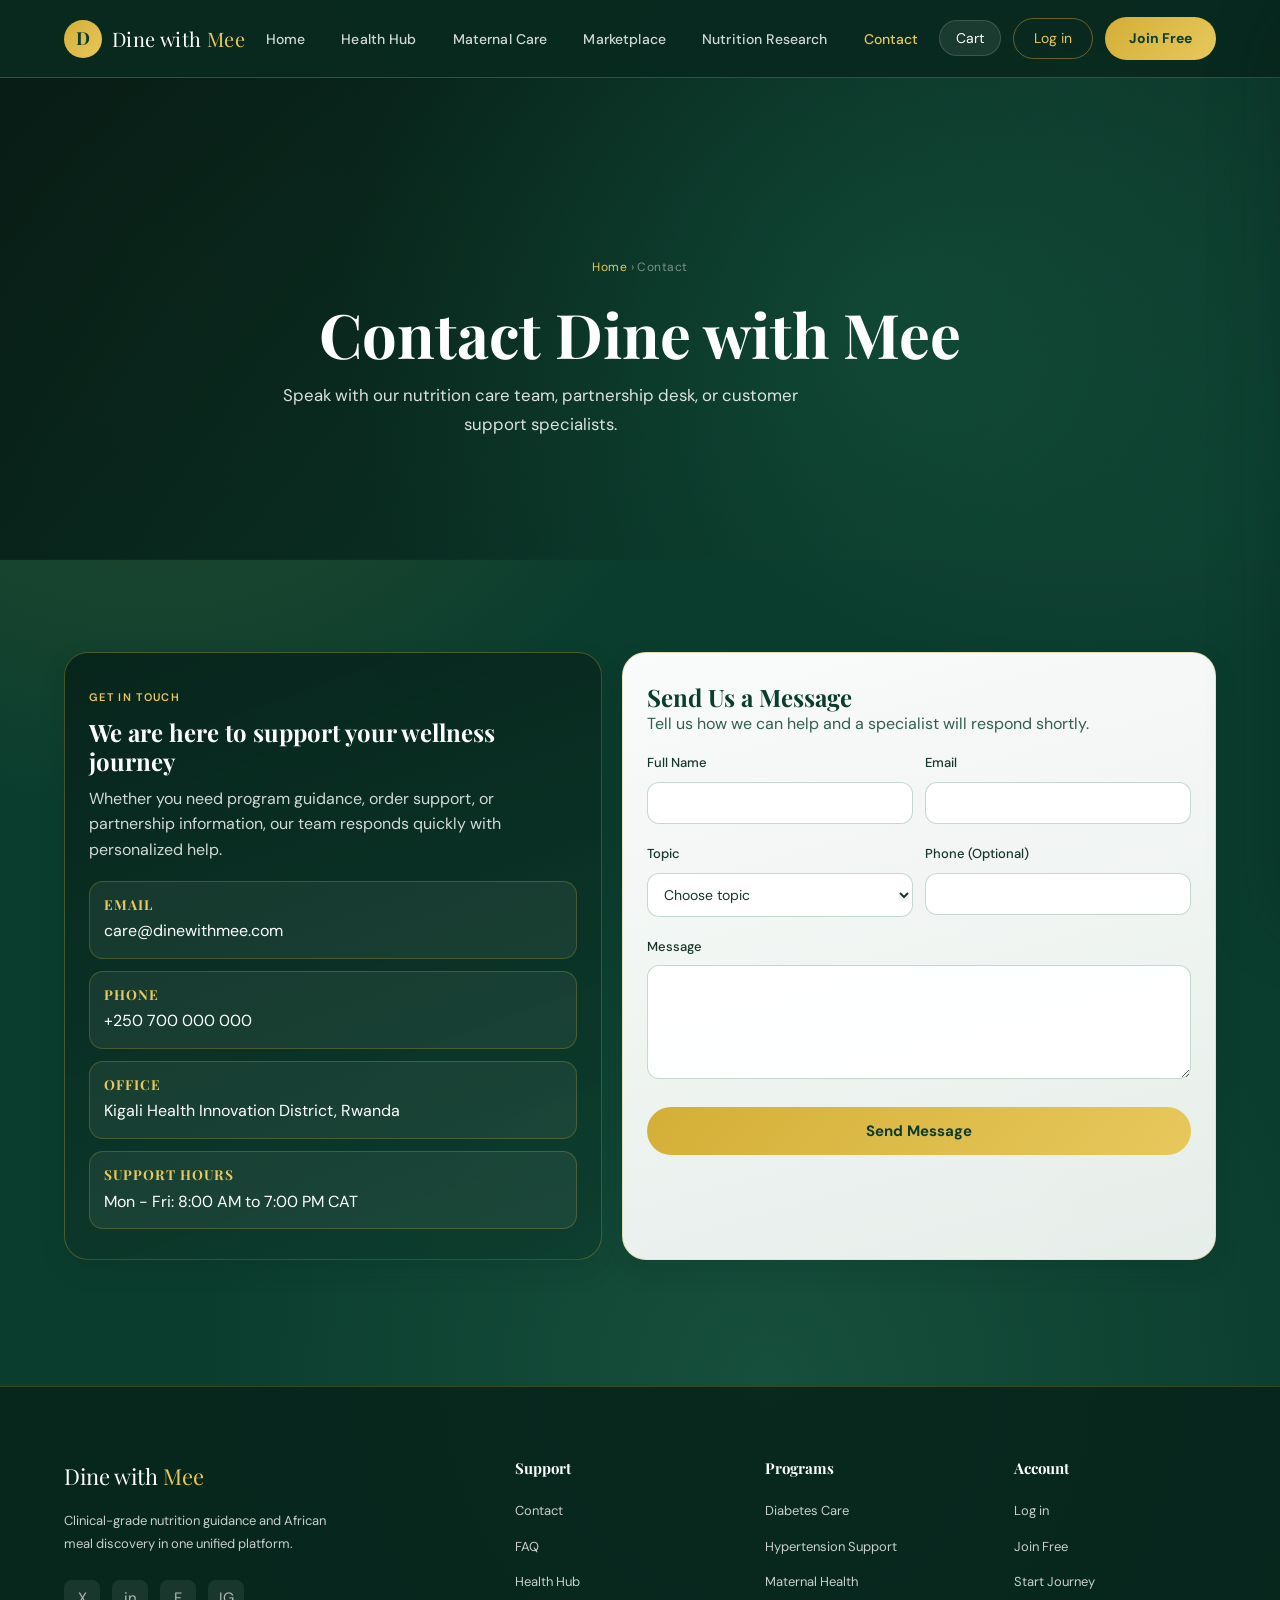
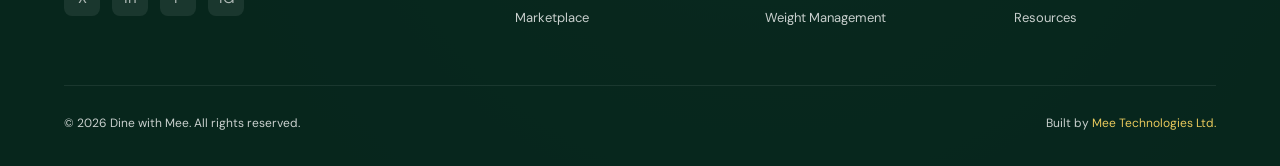
==== contact.html @ fba0a29c "styles" ====
<!DOCTYPE html>
<html lang="en">
<head>
  <meta charset="UTF-8" />
  <meta name="viewport" content="width=device-width, initial-scale=1.0" />
  <title>Contact | Dine with Mee</title>
  <meta name="description" content="Contact Dine with Mee for clinical nutrition support, partnerships, and customer care." />
  <link rel="stylesheet" href="styles.css" />
</head>
<body>

<nav class="navbar">
  <a href="index.html#home" class="nav-logo">
    <div class="logo-mark">D</div>
    <span class="logo-text">Dine with <span>Mee</span></span>
  </a>

  <ul class="nav-links" id="nav-links">
    <li><a href="index.html">Home</a></li>
    <li><a href="health.html">Health Hub</a></li>
    <li><a href="maternal.html">Maternal Care</a></li>
    <li><a href="marketplace.html">Marketplace</a></li>
    <li><a href="research.html">Nutrition Research</a></li>
    <li><a href="contact.html" class="active">Contact</a></li>
  </ul>

  <div class="nav-actions">
    <button class="btn-cart" id="cart-btn" type="button">
      Cart
      <span class="cart-count" id="cart-count-nav" style="display:none">0</span>
    </button>
    <a href="login.html" class="btn-login">Log in</a>
    <a href="signup.html" class="btn-primary">Join Free</a>
    <button class="hamburger" id="hamburger" type="button" aria-label="Open menu">
      <span></span><span></span><span></span>
    </button>
  </div>
</nav>

<section class="page-hero" id="contact-home">
  <div class="page-hero-content">
    <div class="breadcrumb"><a href="index.html#home">Home</a> &#8250; Contact</div>
    <h1>Contact Dine with Mee</h1>
    <p>Speak with our nutrition care team, partnership desk, or customer support specialists.</p>
  </div>
</section>

<section class="section contact-section">
  <div class="contact-grid">
    <article class="contact-info-card">
      <span class="section-tag">Get in Touch</span>
      <h2>We are here to support your wellness journey</h2>
      <p>Whether you need program guidance, order support, or partnership information, our team responds quickly with personalized help.</p>

      <div class="contact-info-list">
        <div class="contact-info-item">
          <h3>Email</h3>
          <p>care@dinewithmee.com</p>
        </div>
        <div class="contact-info-item">
          <h3>Phone</h3>
          <p>+250 700 000 000</p>
        </div>
        <div class="contact-info-item">
          <h3>Office</h3>
          <p>Kigali Health Innovation District, Rwanda</p>
        </div>
        <div class="contact-info-item">
          <h3>Support Hours</h3>
          <p>Mon - Fri: 8:00 AM to 7:00 PM CAT</p>
        </div>
      </div>
    </article>

    <article class="contact-form-card">
      <h2>Send Us a Message</h2>
      <p>Tell us how we can help and a specialist will respond shortly.</p>

      <form id="contact-form" class="contact-form" novalidate>
        <div class="checkout-fields-grid">
          <div class="form-group">
            <label for="contact-name">Full Name</label>
            <input id="contact-name" name="name" type="text" required />
          </div>
          <div class="form-group">
            <label for="contact-email">Email</label>
            <input id="contact-email" name="email" type="email" required />
          </div>
        </div>

        <div class="checkout-fields-grid">
          <div class="form-group">
            <label for="contact-topic">Topic</label>
            <select id="contact-topic" name="topic" required>
              <option value="">Choose topic</option>
              <option value="clinical">Clinical Program Support</option>
              <option value="orders">Meal Orders</option>
              <option value="partnerships">Partnerships</option>
              <option value="general">General Inquiry</option>
            </select>
          </div>
          <div class="form-group">
            <label for="contact-phone">Phone (Optional)</label>
            <input id="contact-phone" name="phone" type="tel" />
          </div>
        </div>

        <div class="form-group">
          <label for="contact-message">Message</label>
          <textarea id="contact-message" name="message" rows="5" required></textarea>
        </div>

        <button type="submit" class="btn-primary btn-full">Send Message</button>
      </form>
    </article>
  </div>
</section>

<footer>
  <div class="footer-grid">
    <div class="footer-brand">
      <span class="logo-text">Dine with <span>Mee</span></span>
      <p>Clinical-grade nutrition guidance and African meal discovery in one unified platform.</p>
      <div class="social-links">
        <a href="#" aria-label="X">X</a>
        <a href="#" aria-label="LinkedIn">in</a>
        <a href="#" aria-label="Facebook">F</a>
        <a href="#" aria-label="Instagram">IG</a>
      </div>
    </div>

    <div class="footer-col">
      <h5>Support</h5>
      <ul>
        <li><a href="contact.html">Contact</a></li>
        <li><a href="research.html#faq">FAQ</a></li>
        <li><a href="health.html">Health Hub</a></li>
        <li><a href="marketplace.html">Marketplace</a></li>
      </ul>
    </div>

    <div class="footer-col">
      <h5>Programs</h5>
      <ul>
        <li><a href="health.html#diabetes">Diabetes Care</a></li>
        <li><a href="health.html#hypertension">Hypertension Support</a></li>
        <li><a href="maternal.html">Maternal Health</a></li>
        <li><a href="health.html#obesity">Weight Management</a></li>
      </ul>
    </div>

    <div class="footer-col">
      <h5>Account</h5>
      <ul>
        <li><a href="login.html">Log in</a></li>
        <li><a href="signup.html">Join Free</a></li>
        <li><a href="index.html#ready-to-heal">Start Journey</a></li>
        <li><a href="research.html">Resources</a></li>
      </ul>
    </div>
  </div>

  <div class="footer-bottom">
    <span>&copy; 2026 Dine with Mee. All rights reserved.</span>
    <span>Built by <span class="gold">Mee Technologies Ltd.</span></span>
  </div>
</footer>

<div class="cart-overlay" id="cart-overlay"></div>
<div class="cart-sidebar" id="cart-sidebar">
  <div class="cart-header">
    <h3>Your Cart</h3>
    <button class="cart-close" id="cart-close" type="button">X</button>
  </div>
  <div class="cart-items" id="cart-items">
    <div class="cart-empty">
      <span class="emoji">Meal</span>
      Your cart is empty.<br />Explore our marketplace!
    </div>
  </div>
  <div class="cart-footer">
    <div class="cart-total">
      <span>Total</span>
      <span class="amount" id="cart-total-amount">0 RWF</span>
    </div>
    <button class="btn-primary btn-full" type="button" onclick="showToast('Checkout loading...')">Checkout</button>
  </div>
</div>

<script src="script.js"></script>
</body>
</html>
---- styles.css ----
/* ============================================
   DINE WITH MEE — Global Styles
   Theme: Dark Green + White + Gold
   ============================================ */

@import url('https://fonts.googleapis.com/css2?family=Playfair+Display:ital,wght@0,400;0,600;0,700;1,400&family=DM+Sans:wght@300;400;500;600&display=swap');

:root {
  --green-deep:   #0D3B2B;
  --green-mid:    #145A3E;
  --green-light:  #1E7A56;
  --green-pale:   #E8F5EF;
  --gold:         #C9973A;
  --gold-light:   #E8B85C;
  --gold-pale:    #FBF3E3;
  --white:        #FFFFFF;
  --off-white:    #F9F6F0;
  --text-dark:    #1A1A1A;
  --text-mid:     #4A4A4A;
  --text-light:   #888888;
  --shadow-sm:    0 2px 12px rgba(13,59,43,0.08);
  --shadow-md:    0 8px 32px rgba(13,59,43,0.14);
  --shadow-lg:    0 20px 60px rgba(13,59,43,0.18);
  --radius-sm:    8px;
  --radius-md:    16px;
  --radius-lg:    24px;
  --transition:   0.3s cubic-bezier(0.4,0,0.2,1);
}

*, *::before, *::after { box-sizing: border-box; margin: 0; padding: 0; }

html { scroll-behavior: smooth; }

body {
  font-family: 'DM Sans', sans-serif;
  background: var(--white);
  color: var(--text-dark);
  line-height: 1.6;
  overflow-x: hidden;
}

h1,h2,h3,h4,h5 {
  font-family: 'Playfair Display', serif;
  line-height: 1.2;
}

a { text-decoration: none; color: inherit; }
img { max-width: 100%; display: block; }
ul { list-style: none; }

/* ============ NAVBAR ============ */
.navbar {
  position: fixed;
  top: 0; left: 0; right: 0;
  z-index: 1000;
  background: rgba(13,59,43,0.97);
  backdrop-filter: blur(12px);
  border-bottom: 1px solid rgba(201,151,58,0.2);
  padding: 0 5%;
  display: flex;
  align-items: center;
  justify-content: space-between;
  height: 72px;
  transition: var(--transition);
}

.nav-logo {
  display: flex;
  align-items: center;
  gap: 10px;
}

.nav-logo .logo-mark {
  width: 38px; height: 38px;
  background: linear-gradient(135deg, var(--gold), var(--gold-light));
  border-radius: 50%;
  display: flex; align-items: center; justify-content: center;
  font-family: 'Playfair Display', serif;
  font-size: 18px;
  color: var(--green-deep);
  font-weight: 700;
}

.nav-logo .logo-text {
  font-family: 'Playfair Display', serif;
  font-size: 20px;
  color: var(--white);
  letter-spacing: 0.02em;
}

.nav-logo .logo-text span {
  color: var(--gold-light);
}

.nav-links {
  display: flex;
  align-items: center;
  gap: 8px;
}

.nav-links a {
  color: rgba(255,255,255,0.82);
  font-size: 14px;
  font-weight: 500;
  padding: 8px 14px;
  border-radius: var(--radius-sm);
  transition: var(--transition);
  letter-spacing: 0.01em;
}

.nav-links a:hover {
  color: var(--gold-light);
  background: rgba(201,151,58,0.1);
}

.nav-links a.active {
  color: var(--gold-light);
}

.nav-dropdown {
  position: relative;
}

.nav-dropdown > a::after {
  content: ' ▾';
  font-size: 10px;
  opacity: 0.7;
}

.dropdown-menu {
  position: absolute;
  top: calc(100% + 8px);
  left: 0;
  min-width: 200px;
  background: var(--green-deep);
  border: 1px solid rgba(201,151,58,0.2);
  border-radius: var(--radius-md);
  padding: 8px;
  opacity: 0;
  pointer-events: none;
  transform: translateY(-8px);
  transition: var(--transition);
  box-shadow: var(--shadow-lg);
}

.nav-dropdown:hover .dropdown-menu {
  opacity: 1;
  pointer-events: all;
  transform: translateY(0);
}

.dropdown-menu a {
  display: block;
  padding: 10px 14px;
  color: rgba(255,255,255,0.82);
  font-size: 13px;
  border-radius: var(--radius-sm);
  transition: var(--transition);
}

.dropdown-menu a:hover {
  background: rgba(201,151,58,0.12);
  color: var(--gold-light);
}

.nav-actions {
  display: flex;
  align-items: center;
  gap: 12px;
}

.btn-cart {
  position: relative;
  background: rgba(255,255,255,0.08);
  border: 1px solid rgba(255,255,255,0.15);
  color: var(--white);
  padding: 8px 16px;
  border-radius: var(--radius-sm);
  font-size: 14px;
  cursor: pointer;
  transition: var(--transition);
  font-family: 'DM Sans', sans-serif;
}

.btn-cart:hover { background: rgba(255,255,255,0.15); }

.cart-count {
  position: absolute;
  top: -6px; right: -6px;
  background: var(--gold);
  color: var(--green-deep);
  font-size: 10px;
  font-weight: 700;
  width: 18px; height: 18px;
  border-radius: 50%;
  display: flex; align-items: center; justify-content: center;
}

.btn-login {
  background: transparent;
  border: 1px solid rgba(201,151,58,0.5);
  color: var(--gold-light);
  padding: 8px 20px;
  border-radius: var(--radius-sm);
  font-size: 14px;
  cursor: pointer;
  transition: var(--transition);
  font-family: 'DM Sans', sans-serif;
}

.btn-login:hover {
  background: rgba(201,151,58,0.1);
  border-color: var(--gold-light);
}

.btn-primary {
  background: linear-gradient(135deg, var(--gold), var(--gold-light));
  color: var(--green-deep);
  padding: 10px 24px;
  border-radius: var(--radius-sm);
  font-size: 14px;
  font-weight: 600;
  border: none;
  cursor: pointer;
  transition: var(--transition);
  font-family: 'DM Sans', sans-serif;
  display: inline-block;
}

.btn-primary:hover {
  transform: translateY(-2px);
  box-shadow: 0 6px 20px rgba(201,151,58,0.4);
}

.btn-secondary {
  background: transparent;
  color: var(--white);
  padding: 10px 24px;
  border-radius: var(--radius-sm);
  font-size: 14px;
  font-weight: 500;
  border: 2px solid rgba(255,255,255,0.4);
  cursor: pointer;
  transition: var(--transition);
  font-family: 'DM Sans', sans-serif;
  display: inline-block;
}

.btn-secondary:hover {
  border-color: var(--white);
  background: rgba(255,255,255,0.1);
}

.hamburger {
  display: none;
  flex-direction: column;
  gap: 5px;
  cursor: pointer;
  padding: 4px;
}

.hamburger span {
  display: block;
  width: 24px; height: 2px;
  background: var(--white);
  border-radius: 2px;
  transition: var(--transition);
}

/* ============ HERO ============ */
.hero {
  min-height: 100vh;
  background: var(--green-deep);
  position: relative;
  display: flex;
  align-items: center;
  overflow: hidden;
}

.hero-bg-pattern {
  position: absolute;
  inset: 0;
  background-image:
    radial-gradient(circle at 20% 50%, rgba(30,122,86,0.4) 0%, transparent 50%),
    radial-gradient(circle at 80% 20%, rgba(201,151,58,0.12) 0%, transparent 40%),
    radial-gradient(circle at 60% 80%, rgba(20,90,62,0.5) 0%, transparent 45%);
}

.hero-kente {
  position: absolute;
  right: -60px; top: 50%;
  transform: translateY(-50%);
  width: 55%;
  height: 110%;
  background:
    linear-gradient(135deg, rgba(20,90,62,0.6) 0%, rgba(13,59,43,0.8) 100%);
  border-radius: 50% 0 0 50%;
  overflow: hidden;
}

.hero-kente::before {
  content: '';
  position: absolute;
  inset: 0;
  background: repeating-linear-gradient(
    45deg,
    transparent,
    transparent 40px,
    rgba(201,151,58,0.06) 40px,
    rgba(201,151,58,0.06) 41px
  );
}

.hero-food-image {
  position: absolute;
  right: 0; top: 0;
  width: 52%;
  height: 100%;
  object-fit: cover;
  opacity: 0.35;
  mix-blend-mode: luminosity;
}

.hero-content {
  position: relative;
  z-index: 2;
  padding: 120px 5% 80px;
  max-width: 680px;
}

.hero-badge {
  display: inline-flex;
  align-items: center;
  gap: 8px;
  background: rgba(201,151,58,0.15);
  border: 1px solid rgba(201,151,58,0.3);
  color: var(--gold-light);
  padding: 6px 16px;
  border-radius: 100px;
  font-size: 12px;
  font-weight: 500;
  letter-spacing: 0.08em;
  text-transform: uppercase;
  margin-bottom: 28px;
}

.hero-badge::before {
  content: '';
  width: 6px; height: 6px;
  background: var(--gold);
  border-radius: 50%;
}

.hero h1 {
  font-size: clamp(2.8rem, 5vw, 4.5rem);
  color: var(--white);
  margin-bottom: 20px;
  line-height: 1.1;
  max-width: 11ch;
  letter-spacing: -0.01em;
  text-wrap: balance;
}

.hero h1 em {
  font-style: italic;
  color: var(--gold-light);
  display: block;
}

.hero-sub {
  font-size: 1.1rem;
  color: rgba(255,255,255,0.72);
  margin-bottom: 40px;
  max-width: 54ch;
  line-height: 1.7;
  font-weight: 300;
}

.hero-ctas {
  display: flex;
  gap: 16px;
  flex-wrap: wrap;
  margin-bottom: 54px;
}

.hero-stats {
  display: flex;
  gap: 24px 40px;
  flex-wrap: wrap;
}

.stat-item {
  display: flex;
  flex-direction: column;
  min-width: 120px;
}

.stat-num {
  font-family: 'Playfair Display', serif;
  font-size: 2rem;
  color: var(--gold-light);
  font-weight: 700;
  line-height: 1;
}

.stat-label {
  font-size: 12px;
  color: rgba(255,255,255,0.55);
  text-transform: uppercase;
  letter-spacing: 0.06em;
}

.hero-scroll {
  position: absolute;
  bottom: 40px;
  left: 50%;
  transform: translateX(-50%);
  display: flex;
  flex-direction: column;
  align-items: center;
  gap: 8px;
  color: rgba(255,255,255,0.4);
  font-size: 11px;
  letter-spacing: 0.1em;
  text-transform: uppercase;
  animation: scrollBounce 2s ease-in-out infinite;
}

.hero-scroll .arrow { font-size: 18px; }

@keyframes scrollBounce {
  0%,100% { transform: translateX(-50%) translateY(0); }
  50% { transform: translateX(-50%) translateY(8px); }
}

/* ============ SECTION WRAPPERS ============ */
.section {
  padding: 96px 5%;
}

.section-header {
  text-align: center;
  margin-bottom: 64px;
}

.section-tag {
  display: inline-block;
  font-size: 11px;
  font-weight: 600;
  letter-spacing: 0.12em;
  text-transform: uppercase;
  color: var(--gold);
  margin-bottom: 12px;
}

.section-header h2 {
  font-size: clamp(2rem, 3.5vw, 3rem);
  color: var(--green-deep);
  margin-bottom: 16px;
}

.section-header p {
  font-size: 1.05rem;
  color: var(--text-mid);
  max-width: 540px;
  margin: 0 auto;
  line-height: 1.75;
}

/* ============ FEATURES STRIP ============ */
.features-strip {
  background: var(--green-deep);
  padding: 56px 5%;
}

.features-grid {
  display: grid;
  grid-template-columns: repeat(auto-fit, minmax(220px, 1fr));
  gap: 32px;
}

.feature-card {
  display: flex;
  flex-direction: column;
  align-items: flex-start;
  gap: 12px;
}

.feature-icon {
  width: 52px; height: 52px;
  background: rgba(201,151,58,0.15);
  border: 1px solid rgba(201,151,58,0.25);
  border-radius: var(--radius-sm);
  display: flex; align-items: center; justify-content: center;
  font-size: 22px;
}

.feature-card h4 {
  font-family: 'Playfair Display', serif;
  font-size: 1.1rem;
  color: var(--white);
}

.feature-card p {
  font-size: 13px;
  color: rgba(255,255,255,0.55);
  line-height: 1.65;
}

/* ============ MEALS GRID ============ */
.meals-grid {
  display: grid;
  grid-template-columns: repeat(auto-fill, minmax(280px, 1fr));
  gap: 28px;
}

.meal-card {
  background: var(--white);
  border-radius: var(--radius-md);
  overflow: hidden;
  box-shadow: var(--shadow-sm);
  border: 1px solid rgba(0,0,0,0.05);
  transition: var(--transition);
}

.meal-card:hover {
  transform: translateY(-6px);
  box-shadow: var(--shadow-md);
}

.meal-img {
  width: 100%;
  height: 220px;
  object-fit: cover;
  display: block;
  background: var(--green-pale);
}

.meal-media {
  position: relative;
  width: 100%;
  height: 220px;
}

.meal-media .meal-img {
  height: 100%;
}

.meal-img-placeholder {
  width: 100%;
  height: 220px;
  background: linear-gradient(135deg, var(--green-pale), var(--gold-pale));
  display: flex;
  align-items: center;
  justify-content: center;
  font-size: 60px;
}

.meal-img-fallback {
  position: absolute;
  inset: 0;
}

.meal-body {
  padding: 20px;
}

.meal-region {
  font-size: 11px;
  font-weight: 600;
  letter-spacing: 0.08em;
  text-transform: uppercase;
  color: var(--gold);
  margin-bottom: 6px;
}

.meal-card h3 {
  font-size: 1.15rem;
  color: var(--green-deep);
  margin-bottom: 8px;
}

.meal-card p {
  font-size: 13px;
  color: var(--text-mid);
  line-height: 1.6;
  margin-bottom: 16px;
}

.meal-nutrition {
  font-size: 12px;
  color: var(--green-deep);
  background: var(--green-pale);
  border: 1px solid rgba(20,90,62,0.15);
  border-radius: var(--radius-sm);
  padding: 8px 10px;
  margin-bottom: 10px;
  font-weight: 600;
}

.meal-ingredients {
  font-size: 12px;
  color: var(--text-mid);
  margin-bottom: 8px;
  line-height: 1.5;
}

.meal-ingredient-nutrition {
  font-size: 11.5px;
  color: var(--text-light);
  margin-bottom: 10px;
  line-height: 1.5;
}

.meal-health-tags {
  display: flex;
  flex-wrap: wrap;
  gap: 6px;
  margin-bottom: 12px;
}

.meal-health-tag {
  display: inline-block;
  padding: 4px 8px;
  border-radius: 100px;
  font-size: 10px;
  font-weight: 600;
  letter-spacing: 0.02em;
  background: var(--gold-pale);
  border: 1px solid rgba(201,151,58,0.35);
  color: #815a16;
}

.meal-footer {
  display: flex;
  align-items: center;
  justify-content: space-between;
  gap: 10px;
}

.meal-price {
  font-family: 'Playfair Display', serif;
  font-size: 1.05rem;
  color: var(--green-deep);
  font-weight: 700;
}

.btn-add-cart {
  background: var(--green-deep);
  color: var(--white);
  border: none;
  padding: 8px 18px;
  border-radius: var(--radius-sm);
  font-size: 13px;
  font-weight: 500;
  cursor: pointer;
  transition: var(--transition);
  font-family: 'DM Sans', sans-serif;
}

.btn-add-cart:hover {
  background: var(--green-light);
  transform: scale(1.04);
}

/* ============ INTRO SPLIT ============ */
.intro-split {
  display: grid;
  grid-template-columns: 1fr 1fr;
  gap: 80px;
  align-items: center;
}

.intro-visual {
  position: relative;
}

.intro-img-main {
  width: 100%;
  border-radius: var(--radius-lg);
  aspect-ratio: 4/5;
  background: linear-gradient(145deg, var(--green-pale) 0%, var(--green-light) 100%);
  display: flex;
  align-items: center;
  justify-content: center;
  font-size: 100px;
  overflow: hidden;
}

.intro-img-badge {
  position: absolute;
  bottom: -20px;
  right: -20px;
  background: var(--green-deep);
  border: 3px solid var(--gold);
  border-radius: var(--radius-md);
  padding: 20px;
  text-align: center;
  color: var(--white);
}

.intro-img-badge .num {
  font-family: 'Playfair Display', serif;
  font-size: 2rem;
  font-weight: 700;
  color: var(--gold-light);
}

.intro-img-badge .lbl {
  font-size: 11px;
  text-transform: uppercase;
  letter-spacing: 0.06em;
  opacity: 0.7;
}

.intro-text .section-tag { text-align: left; display: block; }
.intro-text h2 {
  font-size: clamp(1.8rem, 3vw, 2.6rem);
  color: var(--green-deep);
  margin-bottom: 20px;
}

.intro-text p {
  color: var(--text-mid);
  margin-bottom: 16px;
  line-height: 1.75;
}

.intro-list {
  margin: 24px 0 32px;
  display: flex;
  flex-direction: column;
  gap: 12px;
}

.intro-list li {
  display: flex;
  align-items: flex-start;
  gap: 12px;
  font-size: 14px;
  color: var(--text-mid);
}

.intro-list .check {
  width: 22px; height: 22px;
  background: var(--gold-pale);
  border-radius: 50%;
  display: flex; align-items: center; justify-content: center;
  color: var(--gold);
  font-size: 12px;
  flex-shrink: 0;
  margin-top: 2px;
}

/* ============ HEALTH HUB STRIP ============ */
.health-strip {
  background: var(--off-white);
}

.health-cards {
  display: grid;
  grid-template-columns: repeat(auto-fill, minmax(260px, 1fr));
  gap: 24px;
}

.health-card {
  background: var(--white);
  border-radius: var(--radius-md);
  padding: 28px;
  border: 1px solid rgba(0,0,0,0.06);
  transition: var(--transition);
  cursor: pointer;
}

.health-card:hover {
  transform: translateY(-4px);
  box-shadow: var(--shadow-md);
  border-color: rgba(20,90,62,0.2);
}

.health-card .icon {
  font-size: 36px;
  margin-bottom: 16px;
}

.health-card h4 {
  font-size: 1.1rem;
  color: var(--green-deep);
  margin-bottom: 8px;
}

.health-card p {
  font-size: 13px;
  color: var(--text-mid);
  line-height: 1.6;
  margin-bottom: 16px;
}

.health-card .link-arrow {
  font-size: 13px;
  color: var(--gold);
  font-weight: 500;
  display: flex;
  align-items: center;
  gap: 6px;
  transition: var(--transition);
}

.health-card:hover .link-arrow { gap: 10px; }

/* ============ CHEF STRIP ============ */
.chefs-preview {
  display: grid;
  grid-template-columns: repeat(auto-fill, minmax(240px, 1fr));
  gap: 24px;
}

.chef-mini-card {
  background: var(--white);
  border-radius: var(--radius-md);
  padding: 28px 20px;
  text-align: center;
  box-shadow: var(--shadow-sm);
  border: 1px solid rgba(0,0,0,0.05);
  transition: var(--transition);
}

.chef-mini-card:hover {
  transform: translateY(-4px);
  box-shadow: var(--shadow-md);
}

.chef-avatar {
  width: 80px; height: 80px;
  border-radius: 50%;
  background: linear-gradient(135deg, var(--green-pale), var(--green-light));
  display: flex; align-items: center; justify-content: center;
  font-size: 32px;
  margin: 0 auto 16px;
  border: 3px solid var(--gold);
}

.chef-mini-card h4 {
  font-size: 1rem;
  color: var(--green-deep);
  margin-bottom: 4px;
}

.chef-mini-card .country {
  font-size: 12px;
  color: var(--gold);
  margin-bottom: 8px;
}

.chef-mini-card p {
  font-size: 12px;
  color: var(--text-light);
  line-height: 1.5;
}

/* ============ TESTIMONIALS ============ */
.testimonials { background: var(--green-deep); }

.testimonials .section-header h2 { color: var(--white); }
.testimonials .section-tag { color: var(--gold-light); }
.testimonials .section-header p { color: rgba(255,255,255,0.6); }

.testimonials-grid {
  display: grid;
  grid-template-columns: repeat(auto-fill, minmax(300px, 1fr));
  gap: 24px;
}

.testimonial-card {
  background: rgba(255,255,255,0.05);
  border: 1px solid rgba(201,151,58,0.15);
  border-radius: var(--radius-md);
  padding: 28px;
  transition: var(--transition);
}

.testimonial-card:hover {
  background: rgba(255,255,255,0.08);
  border-color: rgba(201,151,58,0.3);
}

.stars {
  color: var(--gold);
  font-size: 14px;
  margin-bottom: 16px;
  letter-spacing: 2px;
}

.testimonial-card p {
  font-size: 14px;
  color: rgba(255,255,255,0.75);
  line-height: 1.75;
  font-style: italic;
  margin-bottom: 20px;
}

.testimonial-author {
  display: flex;
  align-items: center;
  gap: 12px;
}

.t-avatar {
  width: 44px; height: 44px;
  border-radius: 50%;
  background: var(--green-light);
  display: flex; align-items: center; justify-content: center;
  font-size: 18px;
  border: 2px solid var(--gold);
}

.t-info .name {
  font-size: 13px;
  font-weight: 600;
  color: var(--white);
}

.t-info .role {
  font-size: 11px;
  color: rgba(255,255,255,0.45);
}

/* ============ CTA BANNER ============ */
.cta-banner {
  background: linear-gradient(135deg, var(--gold-pale) 0%, var(--green-pale) 100%);
  padding: 80px 5%;
  text-align: center;
  position: relative;
  overflow: hidden;
}

.cta-banner::before {
  content: '';
  position: absolute;
  top: -40px; right: -40px;
  width: 200px; height: 200px;
  background: radial-gradient(circle, rgba(201,151,58,0.15) 0%, transparent 70%);
  border-radius: 50%;
}

.cta-banner h2 {
  font-size: clamp(1.8rem, 3vw, 2.8rem);
  color: var(--green-deep);
  margin-bottom: 16px;
}

.cta-banner p {
  color: var(--text-mid);
  margin-bottom: 36px;
  max-width: 500px;
  margin-left: auto;
  margin-right: auto;
}

.cta-buttons {
  display: flex;
  gap: 16px;
  justify-content: center;
  flex-wrap: wrap;
}

.btn-dark {
  background: var(--green-deep);
  color: var(--white);
  padding: 12px 32px;
  border-radius: var(--radius-sm);
  font-size: 15px;
  font-weight: 600;
  border: none;
  cursor: pointer;
  transition: var(--transition);
  font-family: 'DM Sans', sans-serif;
  display: inline-block;
}

.btn-dark:hover {
  background: var(--green-mid);
  transform: translateY(-2px);
  box-shadow: var(--shadow-md);
}

/* ============ FOOTER ============ */
footer {
  background: var(--green-deep);
  padding: 72px 5% 32px;
  color: rgba(255,255,255,0.65);
}

.footer-grid {
  display: grid;
  grid-template-columns: 2fr repeat(3, 1fr);
  gap: 48px;
  margin-bottom: 56px;
}

.footer-brand .logo-text {
  font-family: 'Playfair Display', serif;
  font-size: 22px;
  color: var(--white);
  margin-bottom: 16px;
  display: block;
}

.footer-brand .logo-text span { color: var(--gold-light); }

.footer-brand p {
  font-size: 13px;
  line-height: 1.75;
  max-width: 280px;
  margin-bottom: 24px;
}

.social-links {
  display: flex;
  gap: 12px;
}

.social-links a {
  width: 36px; height: 36px;
  background: rgba(255,255,255,0.08);
  border-radius: var(--radius-sm);
  display: flex; align-items: center; justify-content: center;
  font-size: 15px;
  transition: var(--transition);
}

.social-links a:hover {
  background: rgba(201,151,58,0.2);
}

.footer-col h5 {
  font-family: 'Playfair Display', serif;
  font-size: 15px;
  color: var(--white);
  margin-bottom: 20px;
}

.footer-col ul {
  display: flex;
  flex-direction: column;
  gap: 10px;
}

.footer-col ul a {
  font-size: 13px;
  color: rgba(255,255,255,0.55);
  transition: var(--transition);
}

.footer-col ul a:hover {
  color: var(--gold-light);
}

.footer-bottom {
  border-top: 1px solid rgba(255,255,255,0.08);
  padding-top: 28px;
  display: flex;
  align-items: center;
  justify-content: space-between;
  flex-wrap: wrap;
  gap: 16px;
  font-size: 12px;
}

.footer-bottom .gold { color: var(--gold-light); }

/* ============ INNER PAGE HERO ============ */
.page-hero {
  background: var(--green-deep);
  padding: 140px 5% 80px;
  position: relative;
  overflow: hidden;
}

.page-hero::before {
  content: '';
  position: absolute;
  inset: 0;
  background: radial-gradient(circle at 70% 50%, rgba(30,122,86,0.3) 0%, transparent 60%);
}

.page-hero-content { position: relative; z-index: 1; }

.page-hero .breadcrumb {
  font-size: 12px;
  color: rgba(255,255,255,0.45);
  margin-bottom: 20px;
  letter-spacing: 0.04em;
}

.page-hero .breadcrumb a { color: var(--gold-light); }
.page-hero .breadcrumb a:hover { text-decoration: underline; }

.page-hero h1 {
  font-size: clamp(2rem, 4vw, 3.5rem);
  color: var(--white);
  margin-bottom: 16px;
}

.page-hero p {
  font-size: 1.05rem;
  color: rgba(255,255,255,0.65);
  max-width: 560px;
  line-height: 1.75;
}

/* ============ FORMS ============ */
.form-section {
  background: var(--off-white);
  min-height: 100vh;
  display: flex;
  align-items: center;
  justify-content: center;
  padding: 120px 5% 60px;
}

.form-card {
  background: var(--white);
  border-radius: var(--radius-lg);
  padding: 48px;
  width: 100%;
  max-width: 480px;
  box-shadow: var(--shadow-lg);
  border: 1px solid rgba(0,0,0,0.06);
}

.form-card h2 {
  font-size: 2rem;
  color: var(--green-deep);
  margin-bottom: 6px;
}

.form-card .sub {
  font-size: 14px;
  color: var(--text-light);
  margin-bottom: 36px;
}

.form-group {
  margin-bottom: 20px;
}

.form-group label {
  display: block;
  font-size: 13px;
  font-weight: 500;
  color: var(--text-dark);
  margin-bottom: 8px;
}

.form-group input,
.form-group select,
.form-group textarea {
  width: 100%;
  padding: 12px 16px;
  border: 1.5px solid rgba(0,0,0,0.1);
  border-radius: var(--radius-sm);
  font-size: 14px;
  font-family: 'DM Sans', sans-serif;
  color: var(--text-dark);
  background: var(--white);
  transition: var(--transition);
  outline: none;
}

.form-group input:focus,
.form-group select:focus,
.form-group textarea:focus {
  border-color: var(--green-light);
  box-shadow: 0 0 0 3px rgba(30,122,86,0.1);
}

.form-group input.error { border-color: #e74c3c; }

.error-msg {
  font-size: 12px;
  color: #e74c3c;
  margin-top: 4px;
  display: none;
}

.error-msg.show { display: block; }

.radio-group {
  display: flex;
  gap: 12px;
  flex-wrap: wrap;
}

.radio-item {
  flex: 1;
  min-width: 100px;
  display: flex;
  align-items: center;
  justify-content: center;
  gap: 8px;
  padding: 10px 16px;
  border: 1.5px solid rgba(0,0,0,0.1);
  border-radius: var(--radius-sm);
  cursor: pointer;
  font-size: 13px;
  transition: var(--transition);
}

.radio-item:has(input:checked) {
  border-color: var(--green-light);
  background: var(--green-pale);
  color: var(--green-deep);
}

.radio-item input { display: none; }

.divider {
  display: flex;
  align-items: center;
  gap: 16px;
  margin: 24px 0;
  font-size: 12px;
  color: var(--text-light);
}

.divider::before, .divider::after {
  content: '';
  flex: 1;
  height: 1px;
  background: rgba(0,0,0,0.1);
}

.btn-google {
  width: 100%;
  display: flex;
  align-items: center;
  justify-content: center;
  gap: 10px;
  padding: 12px;
  border: 1.5px solid rgba(0,0,0,0.12);
  border-radius: var(--radius-sm);
  font-size: 14px;
  font-weight: 500;
  font-family: 'DM Sans', sans-serif;
  cursor: pointer;
  background: var(--white);
  transition: var(--transition);
  color: var(--text-dark);
}

.btn-google:hover {
  background: #f5f5f5;
  border-color: rgba(0,0,0,0.2);
}

.btn-google .g-icon { font-size: 18px; }

.btn-full {
  width: 100%;
  padding: 14px;
  font-size: 15px;
}

.form-footer {
  text-align: center;
  margin-top: 24px;
  font-size: 13px;
  color: var(--text-light);
}

.form-footer a {
  color: var(--green-light);
  font-weight: 500;
}

/* ============ TOAST ============ */
.toast {
  position: fixed;
  bottom: 28px;
  right: 28px;
  background: var(--green-deep);
  color: var(--white);
  padding: 14px 24px;
  border-radius: var(--radius-sm);
  font-size: 14px;
  box-shadow: var(--shadow-lg);
  border-left: 4px solid var(--gold);
  transform: translateY(100px);
  opacity: 0;
  transition: var(--transition);
  z-index: 9999;
}

.toast.show {
  transform: translateY(0);
  opacity: 1;
}

/* ============ PAGE-SPECIFIC CARDS ============ */
.condition-grid {
  display: grid;
  grid-template-columns: repeat(auto-fill, minmax(320px, 1fr));
  gap: 28px;
}

.info-card {
  background: var(--white);
  border-radius: var(--radius-md);
  padding: 32px;
  box-shadow: var(--shadow-sm);
  border: 1px solid rgba(0,0,0,0.05);
}

.info-card h3 {
  color: var(--green-deep);
  font-size: 1.2rem;
  margin-bottom: 12px;
  display: flex;
  align-items: center;
  gap: 10px;
}

.info-card h3 .ic { color: var(--gold); }

.info-card ul {
  padding-left: 0;
}

.info-card ul li {
  padding: 6px 0;
  font-size: 14px;
  color: var(--text-mid);
  border-bottom: 1px solid rgba(0,0,0,0.04);
  padding-left: 20px;
  position: relative;
}

.info-card ul li::before {
  content: '▸';
  position: absolute;
  left: 0;
  color: var(--gold);
  font-size: 11px;
}

.food-tag {
  display: inline-block;
  background: var(--green-pale);
  color: var(--green-deep);
  padding: 4px 12px;
  border-radius: 100px;
  font-size: 12px;
  font-weight: 500;
  margin: 4px;
  border: 1px solid rgba(20,90,62,0.15);
}

/* ============ MARKETPLACE ============ */
.marketplace-tabs {
  display: flex;
  gap: 12px;
  flex-wrap: wrap;
  margin-bottom: 40px;
}

.tab-btn {
  padding: 10px 24px;
  border: 1.5px solid rgba(0,0,0,0.1);
  border-radius: 100px;
  background: var(--white);
  font-size: 14px;
  font-weight: 500;
  cursor: pointer;
  transition: var(--transition);
  font-family: 'DM Sans', sans-serif;
  color: var(--text-mid);
}

.tab-btn.active, .tab-btn:hover {
  background: var(--green-deep);
  color: var(--white);
  border-color: var(--green-deep);
}

.region-filter {
  display: flex;
  gap: 10px;
  flex-wrap: wrap;
  margin-bottom: 32px;
}

.region-btn {
  padding: 6px 18px;
  border: 1px solid rgba(0,0,0,0.1);
  border-radius: 100px;
  background: var(--white);
  font-size: 13px;
  cursor: pointer;
  transition: var(--transition);
  font-family: 'DM Sans', sans-serif;
  color: var(--text-mid);
}

.region-btn.active {
  background: var(--gold);
  color: var(--green-deep);
  border-color: var(--gold);
  font-weight: 600;
}

.meal-tools {
  display: grid;
  grid-template-columns: 1.4fr 1fr;
  gap: 16px;
  margin-bottom: 24px;
}

.meal-inputs {
  display: grid;
  grid-template-columns: 1fr 1fr;
  gap: 12px;
}

.meal-nutrition-filters {
  display: grid;
  grid-template-columns: 1fr 1fr auto;
  gap: 12px;
  align-items: end;
  margin-bottom: 24px;
}

.nutrition-filter {
  display: flex;
  flex-direction: column;
  gap: 8px;
  min-width: 0;
}

.nutrition-filter label {
  font-size: 12px;
  font-weight: 700;
  letter-spacing: 0.03em;
  text-transform: uppercase;
  color: var(--text-light);
}

.nutrition-filter label span {
  color: var(--green-deep);
  text-transform: none;
  letter-spacing: 0;
}

.nutrition-filter input[type='range'] {
  width: 100%;
  accent-color: var(--green-deep);
}

.health-filter {
  display: flex;
  flex-wrap: wrap;
  gap: 8px;
}

.health-filter-btn {
  padding: 7px 14px;
  border: 1px solid rgba(0,0,0,0.12);
  border-radius: 999px;
  background: var(--white);
  color: var(--text-mid);
  font-size: 12px;
  font-weight: 600;
  cursor: pointer;
  transition: var(--transition);
  font-family: 'DM Sans', sans-serif;
}

.health-filter-btn:hover,
.health-filter-btn.active {
  background: var(--green-deep);
  border-color: var(--green-deep);
  color: var(--white);
}

.meal-search-wrap {
  display: flex;
  flex-direction: column;
  gap: 6px;
}

.meal-sort-wrap {
  display: flex;
  flex-direction: column;
  gap: 6px;
}

.meal-search-wrap label {
  font-size: 12px;
  font-weight: 700;
  letter-spacing: 0.05em;
  text-transform: uppercase;
  color: var(--text-light);
}

.meal-sort-wrap label {
  font-size: 12px;
  font-weight: 700;
  letter-spacing: 0.05em;
  text-transform: uppercase;
  color: var(--text-light);
}

.meal-search-wrap input {
  width: 100%;
  height: 40px;
  border-radius: var(--radius-sm);
  border: 1px solid rgba(0,0,0,0.14);
  background: var(--white);
  color: var(--text-dark);
  padding: 0 14px;
  font-size: 13px;
  font-family: 'DM Sans', sans-serif;
  transition: var(--transition);
}

.meal-sort-wrap select {
  width: 100%;
  height: 40px;
  border-radius: var(--radius-sm);
  border: 1px solid rgba(0,0,0,0.14);
  background: var(--white);
  color: var(--text-dark);
  padding: 0 12px;
  font-size: 13px;
  font-family: 'DM Sans', sans-serif;
  transition: var(--transition);
}

.meal-search-wrap input:focus {
  outline: none;
  border-color: var(--green-light);
  box-shadow: 0 0 0 3px rgba(20,90,62,0.12);
}

.meal-sort-wrap select:focus {
  outline: none;
  border-color: var(--green-light);
  box-shadow: 0 0 0 3px rgba(20,90,62,0.12);
}

.meal-extra-actions {
  display: flex;
  align-items: center;
  justify-content: flex-end;
  flex-wrap: wrap;
  gap: 8px;
}

.meal-action-btn {
  border: none;
  border-radius: var(--radius-sm);
  background: var(--green-deep);
  color: var(--white);
  padding: 10px 14px;
  font-size: 12px;
  font-weight: 600;
  letter-spacing: 0.01em;
  font-family: 'DM Sans', sans-serif;
  cursor: pointer;
  transition: var(--transition);
  white-space: nowrap;
}

.meal-action-btn:hover {
  background: var(--green-light);
}

.meal-action-btn.active {
  background: var(--gold);
  color: var(--green-deep);
}

.meal-action-btn.ghost {
  background: transparent;
  color: var(--green-deep);
  border: 1.5px solid rgba(20,90,62,0.35);
}

.meal-action-btn.ghost:hover {
  border-color: var(--green-deep);
  background: rgba(20,90,62,0.06);
}

.favorites-section {
  margin-bottom: 24px;
  border: 1px solid rgba(20,90,62,0.14);
  border-radius: var(--radius-md);
  background: linear-gradient(180deg, rgba(232,245,239,0.7) 0%, rgba(255,255,255,0.94) 100%);
  padding: 16px;
}

.favorites-section-head {
  display: flex;
  align-items: center;
  justify-content: space-between;
  gap: 12px;
  margin-bottom: 14px;
}

.favorites-section-head h3 {
  margin: 0;
  font-size: 1.05rem;
  color: var(--green-deep);
}

.favorites-grid {
  grid-template-columns: repeat(auto-fill, minmax(240px, 1fr));
  gap: 18px;
}

.meal-pagination {
  display: flex;
  justify-content: center;
  margin-top: 28px;
}

.meal-load-more {
  border: none;
  border-radius: var(--radius-sm);
  background: var(--green-deep);
  color: var(--white);
  padding: 11px 24px;
  font-size: 13px;
  font-weight: 600;
  letter-spacing: 0.01em;
  font-family: 'DM Sans', sans-serif;
  cursor: pointer;
  transition: var(--transition);
}

.meal-load-more:hover:not(:disabled) {
  background: var(--green-light);
  transform: translateY(-1px);
}

.meal-load-more:disabled {
  opacity: 0.6;
  cursor: not-allowed;
}

/* ============ CART SIDEBAR ============ */
.cart-overlay {
  position: fixed;
  inset: 0;
  background: rgba(0,0,0,0.5);
  z-index: 1100;
  opacity: 0;
  pointer-events: none;
  transition: var(--transition);
}

.cart-overlay.open { opacity: 1; pointer-events: all; }

.cart-sidebar {
  position: fixed;
  top: 0; right: 0;
  width: 380px;
  max-width: 95vw;
  height: 100vh;
  background: var(--white);
  z-index: 1101;
  transform: translateX(100%);
  transition: var(--transition);
  display: flex;
  flex-direction: column;
  box-shadow: var(--shadow-lg);
}

.cart-sidebar.open { transform: translateX(0); }

.cart-header {
  padding: 24px;
  border-bottom: 1px solid rgba(0,0,0,0.08);
  display: flex;
  align-items: center;
  justify-content: space-between;
}

.cart-header h3 {
  font-size: 1.2rem;
  color: var(--green-deep);
}

.cart-close {
  background: none;
  border: none;
  font-size: 24px;
  cursor: pointer;
  color: var(--text-mid);
  transition: var(--transition);
}

.cart-close:hover { color: var(--text-dark); }

.cart-items {
  flex: 1;
  overflow-y: auto;
  padding: 20px 24px;
}

.cart-empty {
  text-align: center;
  padding: 60px 0;
  color: var(--text-light);
  font-size: 14px;
}

.cart-empty .emoji { font-size: 48px; display: block; margin-bottom: 12px; }

.cart-item {
  display: flex;
  align-items: center;
  gap: 14px;
  padding: 14px 0;
  border-bottom: 1px solid rgba(0,0,0,0.06);
}

.cart-item-img {
  width: 52px; height: 52px;
  border-radius: var(--radius-sm);
  background: var(--green-pale);
  display: flex; align-items: center; justify-content: center;
  font-size: 24px;
  flex-shrink: 0;
}

.cart-item-info { flex: 1; }
.cart-item-name { font-size: 14px; font-weight: 500; color: var(--text-dark); }
.cart-item-price { font-size: 13px; color: var(--gold); font-weight: 600; }

.cart-item-qty {
  display: flex;
  align-items: center;
  gap: 8px;
}

.qty-btn {
  width: 28px; height: 28px;
  background: var(--green-pale);
  border: none;
  border-radius: 50%;
  font-size: 16px;
  cursor: pointer;
  display: flex; align-items: center; justify-content: center;
  color: var(--green-deep);
  transition: var(--transition);
  font-family: 'DM Sans', sans-serif;
}

.qty-btn:hover { background: var(--green-deep); color: var(--white); }
.qty-num { font-size: 14px; font-weight: 600; min-width: 20px; text-align: center; }

.cart-footer {
  padding: 20px 24px;
  border-top: 1px solid rgba(0,0,0,0.08);
}

.cart-total {
  display: flex;
  justify-content: space-between;
  margin-bottom: 16px;
  font-size: 16px;
  font-weight: 600;
  color: var(--text-dark);
}

.cart-total .amount {
  color: var(--green-deep);
  font-family: 'Playfair Display', serif;
  font-size: 1.3rem;
}

/* ============ RESPONSIVE ============ */
@media (max-width: 1024px) {
  .footer-grid { grid-template-columns: 1fr 1fr; }
  .intro-split { grid-template-columns: 1fr; gap: 48px; }
}

@media (max-width: 768px) {
  .nav-links { display: none; }
  .hamburger { display: flex; }
  .nav-links.mobile-open {
    display: flex;
    flex-direction: column;
    position: fixed;
    top: 72px; left: 0; right: 0;
    background: var(--green-deep);
    padding: 20px 5%;
    border-bottom: 1px solid rgba(201,151,58,0.2);
    z-index: 999;
    gap: 4px;
  }
  .nav-links.mobile-open a { padding: 12px 0; border-bottom: 1px solid rgba(255,255,255,0.06); }
  .nav-actions .btn-login { display: none; }
  .footer-grid { grid-template-columns: 1fr; gap: 32px; }
  .hero-ctas { flex-direction: column; max-width: 280px; }
  .form-card { padding: 32px 24px; }
  .meal-tools { grid-template-columns: 1fr; }
  .meal-inputs { grid-template-columns: 1fr; }
  .meal-nutrition-filters { grid-template-columns: 1fr; }
  .meal-extra-actions { justify-content: flex-start; }
  .favorites-section-head { flex-direction: column; align-items: flex-start; }
}

@media (max-width: 480px) {
  .section { padding: 64px 5%; }
  .hero-stats { gap: 24px; }
  .meals-grid, .health-cards { grid-template-columns: 1fr; }
}

/* ============ MEAL DETAIL MODAL ============ */
#meal-modal {
  position: fixed;
  inset: 0;
  z-index: 2000;
  pointer-events: all;
}

.modal-overlay {
  position: fixed;
  inset: 0;
  background: rgba(10,30,20,0.7);
  backdrop-filter: blur(4px);
  opacity: 0;
  transition: opacity 0.3s ease;
}

.modal-panel {
  position: fixed;
  top: 0; right: 0;
  width: min(680px, 100vw);
  height: 100vh;
  background: var(--white);
  overflow-y: auto;
  transform: translateX(100%);
  transition: transform 0.35s cubic-bezier(0.4,0,0.2,1);
  display: flex;
  flex-direction: column;
  box-shadow: -8px 0 60px rgba(0,0,0,0.25);
}

.modal-close {
  position: sticky;
  top: 0;
  align-self: flex-end;
  z-index: 10;
  background: var(--white);
  border: none;
  font-size: 20px;
  cursor: pointer;
  padding: 16px 20px;
  color: var(--text-mid);
  transition: var(--transition);
  display: block;
  width: 100%;
  text-align: right;
}
.modal-close:hover { color: var(--text-dark); }

.modal-hero {
  display: flex;
  gap: 24px;
  align-items: flex-start;
  padding: 0 32px 32px;
  border-bottom: 1px solid rgba(0,0,0,0.07);
  background: linear-gradient(135deg, var(--green-pale) 0%, var(--off-white) 100%);
}

.modal-emoji {
  font-size: 72px;
  flex-shrink: 0;
  width: 100px;
  height: 100px;
  display: flex;
  align-items: center;
  justify-content: center;
  background: var(--white);
  border-radius: var(--radius-md);
  box-shadow: var(--shadow-sm);
}

.modal-photo-wrap {
  width: 100px;
  height: 100px;
  flex-shrink: 0;
  border-radius: var(--radius-md);
  box-shadow: var(--shadow-sm);
  overflow: hidden;
  position: relative;
  background: var(--white);
}

.modal-photo {
  width: 100%;
  height: 100%;
  object-fit: cover;
  display: block;
}

.modal-photo-fallback {
  position: absolute;
  inset: 0;
  margin: 0;
}

.modal-region {
  font-size: 11px;
  text-transform: uppercase;
  letter-spacing: 0.1em;
  color: var(--gold);
  font-weight: 600;
  margin-bottom: 8px;
}

.modal-title {
  font-size: 1.8rem;
  color: var(--green-deep);
  margin-bottom: 10px;
  line-height: 1.2;
}

.modal-desc {
  font-size: 14px;
  color: var(--text-mid);
  line-height: 1.75;
  margin-bottom: 12px;
}

.modal-meta {
  display: flex;
  align-items: center;
  gap: 16px;
  font-size: 13px;
  color: var(--text-light);
}

.modal-price {
  font-family: 'Playfair Display', serif;
  font-size: 1.4rem;
  color: var(--green-deep);
  font-weight: 700;
}

.modal-body {
  padding: 0 32px 40px;
  flex: 1;
}

.modal-section {
  padding: 28px 0;
  border-bottom: 1px solid rgba(0,0,0,0.06);
}

.modal-section:last-child { border-bottom: none; }

.modal-section-title {
  font-size: 1.05rem;
  color: var(--green-deep);
  margin-bottom: 18px;
  font-family: 'Playfair Display', serif;
}

/* Health Tags */
.health-tags-row {
  display: flex;
  flex-wrap: wrap;
  gap: 10px;
  margin-bottom: 14px;
}

.health-tag-pill {
  display: inline-flex;
  align-items: center;
  gap: 6px;
  padding: 7px 16px;
  border-radius: 100px;
  font-size: 13px;
  font-weight: 600;
  letter-spacing: 0.01em;
}

.caution-box {
  background: #fff8e6;
  border: 1px solid #f0c240;
  border-radius: var(--radius-sm);
  padding: 12px 16px;
  font-size: 13px;
  color: #7a5c00;
  line-height: 1.6;
}

/* Macros */
.macro-grid {
  display: grid;
  grid-template-columns: repeat(3, 1fr);
  gap: 14px;
}

.macro-card {
  border-radius: var(--radius-md);
  padding: 18px 16px;
  text-align: center;
  border: 1.5px solid;
}

.macro-val {
  font-family: 'Playfair Display', serif;
  font-size: 1.7rem;
  font-weight: 700;
  line-height: 1;
  margin-bottom: 6px;
}

.macro-lbl {
  font-size: 11px;
  text-transform: uppercase;
  letter-spacing: 0.08em;
  color: var(--text-light);
  font-weight: 600;
}

/* Micronutrients */
.micros-list {
  display: flex;
  flex-direction: column;
  gap: 12px;
}

.micro-item {}

.micro-header {
  display: flex;
  align-items: center;
  gap: 8px;
  margin-bottom: 6px;
}

.micro-name {
  font-size: 13px;
  font-weight: 500;
  color: var(--text-dark);
  flex: 1;
}

.micro-amount {
  font-size: 12px;
  color: var(--text-mid);
}

.micro-dv {
  font-size: 12px;
  font-weight: 600;
  color: var(--text-dark);
  min-width: 52px;
  text-align: right;
}

.micro-bar-bg {
  width: 100%;
  height: 6px;
  background: rgba(0,0,0,0.07);
  border-radius: 10px;
  overflow: hidden;
}

.micro-bar {
  height: 100%;
  border-radius: 10px;
  transition: width 0.8s cubic-bezier(0.4,0,0.2,1);
}

/* Ingredient Detail */
.ingredients-detail {
  display: flex;
  flex-direction: column;
  gap: 16px;
}

.detail-ingredient {
  background: var(--off-white);
  border-radius: var(--radius-sm);
  padding: 16px;
  border: 1px solid rgba(0,0,0,0.05);
}

.ing-header {
  display: flex;
  align-items: center;
  gap: 10px;
  margin-bottom: 10px;
}

.ing-emoji { font-size: 20px; }

.ing-name {
  font-weight: 600;
  font-size: 14px;
  color: var(--green-deep);
  flex: 1;
}

.ing-amount {
  font-size: 12px;
  color: var(--text-light);
  background: var(--white);
  padding: 3px 10px;
  border-radius: 100px;
  border: 1px solid rgba(0,0,0,0.08);
}

.ing-nutrients {
  display: flex;
  flex-wrap: wrap;
  gap: 6px;
  margin-bottom: 10px;
}

.nutrient-chip {
  display: inline-block;
  background: var(--green-pale);
  color: var(--green-deep);
  border: 1px solid rgba(20,90,62,0.2);
  padding: 3px 10px;
  border-radius: 100px;
  font-size: 11px;
  font-weight: 500;
}

.ing-benefit {
  font-size: 12.5px;
  color: var(--text-mid);
  line-height: 1.6;
  border-top: 1px solid rgba(0,0,0,0.06);
  padding-top: 10px;
  margin-top: 0;
}

/* Chef Tip */
.chef-tip-box {
  background: var(--green-deep);
  color: rgba(255,255,255,0.88);
  border-radius: var(--radius-md);
  padding: 20px 24px;
  font-size: 14px;
  line-height: 1.75;
  font-style: italic;
  border-left: 4px solid var(--gold);
}

/* Modal Footer */
.modal-footer {
  display: flex;
  align-items: center;
  justify-content: space-between;
  padding: 24px 0 0;
  border-top: 1px solid rgba(0,0,0,0.08);
  margin-top: 8px;
}

.modal-price-big {
  font-family: 'Playfair Display', serif;
  font-size: 2rem;
  color: var(--green-deep);
  font-weight: 700;
}

/* Meal card "View Details" update */
.meal-card-actions {
  display: flex;
  gap: 8px;
  align-items: center;
  flex-wrap: wrap;
  justify-content: flex-end;
}

.btn-view-details {
  background: transparent;
  border: 1.5px solid var(--green-deep);
  color: var(--green-deep);
  padding: 8px 14px;
  border-radius: var(--radius-sm);
  font-size: 12px;
  font-weight: 500;
  cursor: pointer;
  transition: var(--transition);
  font-family: 'DM Sans', sans-serif;
  white-space: nowrap;
}

.btn-view-details:hover {
  background: var(--green-deep);
  color: var(--white);
}

.btn-favorite {
  width: 34px;
  height: 34px;
  border-radius: 50%;
  border: 1.5px solid rgba(20,90,62,0.35);
  background: var(--white);
  color: var(--green-deep);
  font-size: 16px;
  line-height: 1;
  display: inline-flex;
  align-items: center;
  justify-content: center;
  cursor: pointer;
  transition: var(--transition);
}

.btn-favorite:hover {
  background: var(--green-pale);
  transform: translateY(-1px);
}

.btn-favorite.active {
  background: #fde8ec;
  border-color: #f39aac;
  color: #b93a58;
}

@media (max-width: 640px) {
  .modal-panel { width: 100vw; }
  .modal-hero { flex-direction: column; padding: 0 20px 24px; }
  .modal-emoji { width: 72px; height: 72px; font-size: 52px; }
  .modal-photo-wrap { width: 72px; height: 72px; }
  .modal-body { padding: 0 20px 32px; }
  .macro-grid { grid-template-columns: repeat(2, 1fr); }
  .modal-footer { flex-direction: column; gap: 16px; align-items: flex-start; }
}

/* ============ HEALTH HOMEPAGE LAYOUT ============ */
.health-goals-section {
  background:
    linear-gradient(180deg, rgba(232,245,239,0.62) 0%, rgba(255,255,255,0.98) 55%),
    radial-gradient(circle at 12% 20%, rgba(201,151,58,0.12) 0%, transparent 30%);
}

.goal-grid {
  display: grid;
  grid-template-columns: repeat(auto-fit, minmax(220px, 1fr));
  gap: 20px;
  align-items: stretch;
}

.goal-card {
  appearance: none;
  border: 1.5px solid rgba(13,59,43,0.12);
  border-radius: var(--radius-md);
  background: var(--white);
  padding: 22px 20px 20px;
  text-align: left;
  cursor: pointer;
  transition: var(--transition);
  box-shadow: var(--shadow-sm);
  font-family: 'DM Sans', sans-serif;
  display: flex;
  flex-direction: column;
  gap: 8px;
  min-height: 226px;
  position: relative;
  isolation: isolate;
}

.goal-card::after {
  content: '';
  position: absolute;
  inset: 0;
  border-radius: inherit;
  background: radial-gradient(circle at 84% 8%, rgba(201,151,58,0.2) 0%, transparent 36%);
  opacity: 0;
  transition: var(--transition);
  z-index: -1;
}

.goal-card:hover {
  transform: translateY(-6px) scale(1.01);
  border-color: rgba(201,151,58,0.55);
  box-shadow: var(--shadow-md);
}

.goal-card:hover::after {
  opacity: 1;
}

.goal-card:focus-visible {
  outline: none;
  border-color: rgba(201,151,58,0.7);
  box-shadow: 0 0 0 3px rgba(201,151,58,0.24), var(--shadow-md);
}

.goal-card.active {
  background: linear-gradient(155deg, rgba(13,59,43,0.97) 0%, rgba(20,90,62,0.97) 100%);
  border-color: rgba(201,151,58,0.72);
  box-shadow: 0 16px 40px rgba(13,59,43,0.26);
  transform: translateY(-4px);
}

.goal-icon {
  display: inline-flex;
  width: 38px;
  height: 38px;
  align-items: center;
  justify-content: center;
  border-radius: 12px;
  background: linear-gradient(145deg, #fff0d3 0%, #f8dfae 100%);
  border: 1px solid rgba(201,151,58,0.38);
  font-size: 20px;
  margin-bottom: 4px;
  box-shadow: 0 4px 12px rgba(201,151,58,0.18);
}

.goal-kicker {
  font-size: 10.5px;
  font-weight: 700;
  letter-spacing: 0.12em;
  text-transform: uppercase;
  color: #8f651b;
}

.goal-card h4 {
  font-size: 1.06rem;
  color: var(--green-deep);
  margin-bottom: 4px;
  line-height: 1.32;
}

.goal-card p {
  font-size: 13px;
  color: var(--text-mid);
  line-height: 1.62;
  margin-top: auto;
}

.goal-card.active h4,
.goal-card.active p,
.goal-card.active .goal-kicker {
  color: var(--white);
}

.goal-card.active .goal-icon {
  background: rgba(201,151,58,0.18);
  border-color: rgba(201,151,58,0.54);
  color: var(--gold-light);
  animation: goalPulse 2.6s ease-in-out infinite;
}

@keyframes goalPulse {
  0%,
  100% {
    transform: translateY(0);
    box-shadow: 0 4px 12px rgba(201,151,58,0.18);
  }
  50% {
    transform: translateY(-1px);
    box-shadow: 0 8px 16px rgba(201,151,58,0.24);
  }
}

.goal-tip {
  margin-top: 14px;
  font-size: 12px;
  color: var(--text-light);
  text-align: center;
}

.featured-health-section {
  background:
    linear-gradient(180deg, rgba(255,255,255,1) 0%, rgba(249,246,240,0.7) 100%),
    radial-gradient(circle at 84% 8%, rgba(13,59,43,0.06) 0%, transparent 28%);
}

.featured-goal-label {
  margin-top: 22px;
  text-align: center;
  font-size: 13px;
  color: var(--green-mid);
  font-weight: 600;
  letter-spacing: 0.01em;
  padding: 11px 16px;
  border-radius: 999px;
  border: 1px solid rgba(20,90,62,0.14);
  background: linear-gradient(180deg, rgba(232,245,239,0.6) 0%, rgba(255,255,255,0.92) 100%);
  margin-left: auto;
  margin-right: auto;
  width: fit-content;
}

.health-score-badge {
  position: absolute;
  top: 14px;
  right: 14px;
  padding: 4px 10px;
  border-radius: 100px;
  font-size: 10px;
  letter-spacing: 0.06em;
  text-transform: uppercase;
  font-weight: 700;
  backdrop-filter: blur(3px);
}

.health-score-very {
  color: #0b4a34;
  background: rgba(97, 255, 183, 0.9);
  border: 1px solid rgba(20,90,62,0.25);
}

.health-score-moderate {
  color: #6f4c00;
  background: rgba(255, 220, 133, 0.95);
  border: 1px solid rgba(201,151,58,0.4);
}

.health-score-indulgent {
  color: #7f1e2a;
  background: rgba(255, 183, 196, 0.95);
  border: 1px solid rgba(185,58,88,0.4);
}

.meal-health-why {
  border: 1px solid rgba(201,151,58,0.3);
  background: linear-gradient(180deg, rgba(251,243,227,0.85) 0%, rgba(255,255,255,0.95) 100%);
  border-radius: var(--radius-sm);
  padding: 10px 12px;
  margin-bottom: 12px;
  font-size: 12px;
  line-height: 1.65;
  color: #69490f;
}

.meal-health-why strong {
  color: #5a3f0d;
}

.meal-plans-section {
  background: linear-gradient(180deg, rgba(232,245,239,0.52) 0%, rgba(255,255,255,1) 65%);
}

.plan-grid {
  display: grid;
  grid-template-columns: repeat(auto-fit, minmax(260px, 1fr));
  gap: 20px;
}

.plan-card {
  background: var(--white);
  border-radius: var(--radius-md);
  border: 1px solid rgba(13,59,43,0.1);
  padding: 24px 22px;
  box-shadow: var(--shadow-sm);
  display: flex;
  flex-direction: column;
  gap: 14px;
  transition: var(--transition);
  position: relative;
  overflow: hidden;
}

.plan-card::before {
  content: '';
  position: absolute;
  inset: 0 auto auto 0;
  width: 100%;
  height: 4px;
  background: linear-gradient(90deg, var(--green-light), var(--gold));
}

.plan-card:hover {
  transform: translateY(-4px);
  box-shadow: var(--shadow-md);
}

.plan-card h3 {
  font-size: 1.2rem;
  color: var(--green-deep);
}

.plan-card p {
  color: var(--text-mid);
  font-size: 14px;
  line-height: 1.7;
  flex: 1;
}

.tele-section {
  background: var(--green-deep);
  color: var(--white);
}

.tele-card {
  border-radius: var(--radius-lg);
  border: 1px solid rgba(201,151,58,0.34);
  background:
    radial-gradient(circle at 16% 20%, rgba(255,255,255,0.06) 0%, transparent 44%),
    linear-gradient(135deg, rgba(13,59,43,0.94) 0%, rgba(20,90,62,0.97) 100%);
  padding: 32px;
  display: flex;
  align-items: center;
  justify-content: space-between;
  gap: 24px;
  box-shadow: 0 16px 44px rgba(0,0,0,0.24);
}

.tele-copy .section-tag {
  color: var(--gold-light);
}

.tele-copy h2 {
  color: var(--white);
  font-size: clamp(1.9rem, 3vw, 2.6rem);
  margin-bottom: 10px;
}

.tele-copy p {
  color: rgba(255,255,255,0.78);
  max-width: 680px;
  line-height: 1.75;
}

.why-section {
  background:
    linear-gradient(180deg, rgba(255,255,255,1) 0%, rgba(249,246,240,0.72) 100%),
    radial-gradient(circle at 75% 12%, rgba(201,151,58,0.13) 0%, transparent 34%);
}

.why-grid {
  display: grid;
  grid-template-columns: repeat(auto-fit, minmax(220px, 1fr));
  gap: 18px;
}

.why-card {
  background: var(--white);
  border-radius: var(--radius-md);
  border: 1px solid rgba(13,59,43,0.1);
  padding: 20px;
  box-shadow: var(--shadow-sm);
  position: relative;
  transition: var(--transition);
}

.why-card::before {
  content: '';
  position: absolute;
  top: 0;
  left: 0;
  width: 100%;
  height: 3px;
  border-radius: var(--radius-md) var(--radius-md) 0 0;
  background: linear-gradient(90deg, var(--gold), rgba(201,151,58,0));
}

.why-card:hover {
  transform: translateY(-4px);
  box-shadow: var(--shadow-md);
}

.why-card h4 {
  font-size: 1.05rem;
  color: var(--green-deep);
  margin-bottom: 8px;
}

.why-card p {
  font-size: 13px;
  color: var(--text-mid);
  line-height: 1.7;
}

@media (max-width: 1024px) {
  .tele-card {
    flex-direction: column;
    align-items: flex-start;
  }
}

@media (max-width: 768px) {
  .goal-grid,
  .plan-grid,
  .why-grid {
    grid-template-columns: 1fr;
  }

  .hero-content {
    padding: 104px 5% 108px;
  }

  .hero h1 {
    font-size: clamp(2.1rem, 9vw, 3rem);
    line-height: 1.12;
    max-width: 12ch;
  }

  .hero-sub {
    font-size: 1rem;
    margin-bottom: 28px;
    max-width: 34ch;
  }

  .hero-stats {
    gap: 18px 22px;
  }

  .stat-item {
    min-width: 96px;
  }

  .stat-num {
    font-size: 1.56rem;
  }

  .health-goals-section,
  .featured-health-section,
  .meal-plans-section,
  .why-section {
    padding-top: 76px;
    padding-bottom: 76px;
  }

  .health-goals-section .section-header,
  .featured-health-section .section-header,
  .meal-plans-section .section-header,
  .why-section .section-header {
    margin-bottom: 42px;
  }

  .goal-card {
    min-height: 0;
    padding: 18px 16px;
    gap: 6px;
  }

  .goal-card p {
    font-size: 12.5px;
    line-height: 1.55;
  }

  .featured-goal-label {
    margin-top: 16px;
    font-size: 12px;
    width: 100%;
    border-radius: var(--radius-sm);
  }

  .plan-card {
    padding: 20px 18px;
  }

  .hero-food-image {
    width: 100%;
    height: 48%;
    top: auto;
    bottom: 0;
    right: 0;
    opacity: 0.25;
  }

  .hero-kente {
    width: 100%;
    height: 52%;
    right: 0;
    top: auto;
    bottom: 0;
    transform: none;
    border-radius: 24px 24px 0 0;
  }

  .tele-card {
    padding: 24px 20px;
    gap: 18px;
  }

  .tele-copy p {
    font-size: 14px;
  }

  .tele-card .btn-primary {
    width: 100%;
    text-align: center;
  }

  .why-card {
    padding: 18px;
  }
}

@media (max-width: 480px) {
  .goal-grid,
  .plan-grid,
  .why-grid {
    gap: 14px;
  }

  .hero-content {
    padding: 96px 5% 100px;
  }

  .hero-sub {
    font-size: 0.96rem;
  }

  .stat-item {
    min-width: 86px;
  }

  .stat-num {
    font-size: 1.42rem;
  }

  .goal-icon {
    width: 34px;
    height: 34px;
    font-size: 17px;
  }

  .goal-kicker {
    font-size: 10px;
    letter-spacing: 0.1em;
  }

  .goal-tip {
    margin-top: 12px;
    font-size: 11px;
  }

  .tele-card {
    border-radius: 18px;
    padding: 20px 16px;
  }
}

/* ============ ABOUT + GUIDES (ADDITIVE) ============ */
.health-score-badge {
  display: inline-flex;
  align-items: center;
  gap: 6px;
}

.health-score-badge::before {
  content: '';
  width: 8px;
  height: 8px;
  border-radius: 50%;
  background: currentColor;
  opacity: 0.9;
}

.resource-grid {
  display: grid;
  grid-template-columns: repeat(auto-fit, minmax(260px, 1fr));
  gap: 20px;
}

.resource-card {
  background: var(--white);
  border-radius: var(--radius-md);
  border: 1px solid rgba(13,59,43,0.12);
  box-shadow: var(--shadow-sm);
  padding: 24px 22px;
}

.resource-card h3 {
  color: var(--green-deep);
  font-size: 1.24rem;
  margin-bottom: 10px;
}

.resource-block {
  margin-top: 14px;
}

.resource-block h4 {
  color: var(--green-mid);
  font-size: 0.95rem;
  margin-bottom: 6px;
  font-family: 'DM Sans', sans-serif;
}

.resource-list {
  display: grid;
  gap: 6px;
}

.resource-list li {
  position: relative;
  padding-left: 16px;
  color: var(--text-mid);
  font-size: 14px;
  line-height: 1.6;
}

.resource-list li::before {
  content: '•';
  position: absolute;
  left: 0;
  color: var(--gold);
}

.resource-link-row {
  margin-top: 16px;
  display: flex;
  gap: 10px;
  flex-wrap: wrap;
}

.resource-link {
  display: inline-flex;
  align-items: center;
  padding: 8px 14px;
  border-radius: 999px;
  border: 1px solid rgba(13,59,43,0.14);
  background: var(--green-pale);
  color: var(--green-deep);
  font-size: 12px;
  font-weight: 600;
}

.resource-note {
  margin-top: 18px;
  font-size: 13px;
  color: var(--text-light);
}

.trimester-grid {
  display: grid;
  grid-template-columns: repeat(auto-fit, minmax(240px, 1fr));
  gap: 18px;
}

.trimester-card {
  background: linear-gradient(160deg, rgba(255,255,255,0.98) 0%, rgba(249,246,240,0.96) 100%);
  border: 1px solid rgba(201,151,58,0.26);
  border-radius: var(--radius-md);
  padding: 22px 20px;
  box-shadow: var(--shadow-sm);
}

.trimester-card h3 {
  color: var(--green-deep);
  font-size: 1.14rem;
  margin-bottom: 8px;
}

.trimester-needs {
  display: flex;
  flex-wrap: wrap;
  gap: 8px;
  margin-top: 12px;
}

.trimester-needs span {
  display: inline-flex;
  align-items: center;
  padding: 5px 10px;
  border-radius: 999px;
  font-size: 12px;
  font-weight: 600;
  color: var(--green-deep);
  background: rgba(232,245,239,0.9);
  border: 1px solid rgba(20,90,62,0.14);
}

.signup-form-card {
  max-width: 860px;
}

.about-dwm-section {
  background:
    linear-gradient(180deg, rgba(249,246,240,0.65) 0%, rgba(255,255,255,1) 85%),
    radial-gradient(circle at 10% 10%, rgba(201,151,58,0.12) 0%, transparent 34%);
}

.about-mini-grid {
  display: grid;
  grid-template-columns: repeat(auto-fit, minmax(230px, 1fr));
  gap: 18px;
}

.about-mini-card {
  background: var(--white);
  border-radius: var(--radius-md);
  border: 1px solid rgba(13,59,43,0.12);
  box-shadow: var(--shadow-sm);
  padding: 20px 18px;
  transition: var(--transition);
}

.about-mini-card:hover {
  transform: translateY(-3px);
  box-shadow: var(--shadow-md);
}

.about-mini-card h3 {
  color: var(--green-deep);
  font-size: 1.12rem;
  margin-bottom: 8px;
}

.about-preview {
  color: var(--text-mid);
  font-size: 13px;
  line-height: 1.65;
}

.about-toggle-btn,
.guide-toggle-btn {
  margin-top: 12px;
  border: 1px solid rgba(13,59,43,0.14);
  border-radius: 999px;
  padding: 7px 14px;
  background: var(--green-pale);
  color: var(--green-deep);
  font-size: 12px;
  font-weight: 600;
  cursor: pointer;
  transition: var(--transition);
}

.about-toggle-btn:hover,
.guide-toggle-btn:hover {
  border-color: rgba(201,151,58,0.54);
  background: var(--gold-pale);
}

.about-more,
.guide-more {
  margin-top: 10px;
  max-height: 0;
  opacity: 0;
  overflow: hidden;
  transition: max-height 0.32s ease, opacity 0.28s ease;
}

.about-more p,
.guide-more p {
  color: var(--text-mid);
  font-size: 13px;
  line-height: 1.65;
}

.guides-section {
  background:
    linear-gradient(180deg, rgba(255,255,255,1) 0%, rgba(232,245,239,0.48) 100%),
    radial-gradient(circle at 80% 10%, rgba(13,59,43,0.08) 0%, transparent 32%);
}

.guide-grid {
  display: grid;
  grid-template-columns: repeat(auto-fit, minmax(230px, 1fr));
  gap: 18px;
}

.guide-card {
  background: var(--white);
  border-radius: var(--radius-md);
  border: 1px solid rgba(13,59,43,0.12);
  box-shadow: var(--shadow-sm);
  padding: 20px 18px;
}

.guide-card h3 {
  color: var(--green-deep);
  font-size: 1.08rem;
  margin-bottom: 8px;
}

.guide-preview {
  color: var(--text-mid);
  font-size: 13px;
  line-height: 1.65;
}

.guide-more {
  border-top: 1px solid rgba(13,59,43,0.1);
  padding-top: 10px;
}

.guide-more strong {
  color: var(--green-mid);
}

.guide-more a {
  color: var(--green-light);
  font-weight: 600;
}

/* ============================================
   DINE WITH MEE — PREMIUM REBRAND LAYER
   ============================================ */

:root {
  --green-deep: #0B3D2E;
  --green-mid: #145C45;
  --green-light: #1E7A5A;
  --green-pale: #E7F2ED;
  --gold: #D4AF37;
  --gold-light: #E7C85C;
  --gold-pale: #F6EBCB;
  --white: #FFFFFF;
  --off-white: #F4F7F5;
  --text-dark: #17362B;
  --text-mid: #335E4F;
  --text-light: #5C7E72;
  --shadow-sm: 0 10px 26px rgba(6, 27, 21, 0.12);
  --shadow-md: 0 18px 44px rgba(6, 27, 21, 0.18);
  --shadow-lg: 0 24px 68px rgba(6, 27, 21, 0.24);
}

body {
  background:
    radial-gradient(circle at 12% 14%, rgba(212, 175, 55, 0.15), transparent 30%),
    radial-gradient(circle at 85% 8%, rgba(255, 255, 255, 0.08), transparent 28%),
    radial-gradient(circle at 60% 78%, rgba(31, 94, 71, 0.55), transparent 36%),
    var(--green-deep);
  color: var(--white);
  min-height: 100vh;
}

.section {
  padding: 92px 5%;
}

.section-header h2 {
  color: var(--white);
}

.section-header p {
  color: rgba(255, 255, 255, 0.8);
}

.section-tag {
  color: var(--gold-light);
}

.text-left {
  text-align: left;
}

.text-left p {
  margin-left: 0;
}

.navbar {
  background: rgba(8, 40, 30, 0.92);
  border-bottom: 1px solid rgba(212, 175, 55, 0.28);
  height: 78px;
}

.nav-links a,
.btn-cart,
.btn-login,
.btn-primary,
.btn-secondary {
  border-radius: 999px;
}

.btn-primary {
  background: linear-gradient(130deg, var(--gold), var(--gold-light));
  color: var(--green-deep);
  font-weight: 700;
}

.btn-secondary {
  border: 1px solid rgba(255, 255, 255, 0.45);
  background: rgba(255, 255, 255, 0.06);
}

.hero-slider {
  margin-top: 78px;
  min-height: calc(100vh - 78px);
  position: relative;
  overflow: hidden;
  border-bottom: 1px solid rgba(212, 175, 55, 0.32);
}

.hero-slide {
  position: absolute;
  inset: 0;
  opacity: 0;
  pointer-events: none;
  background-size: cover;
  background-position: center;
  transform: scale(1.03);
  transition: opacity 0.9s ease, transform 0.9s ease;
  display: flex;
  align-items: center;
}

.hero-slide.active {
  opacity: 1;
  pointer-events: auto;
  transform: scale(1);
}

.hero-overlay {
  position: absolute;
  inset: 0;
  background:
    linear-gradient(120deg, rgba(6, 28, 22, 0.88) 24%, rgba(8, 40, 30, 0.64) 55%, rgba(6, 28, 22, 0.9) 100%),
    linear-gradient(180deg, rgba(212, 175, 55, 0.12) 0%, transparent 100%);
}

.hero-content-wrap {
  position: relative;
  z-index: 2;
  width: min(760px, 90vw);
  margin-left: 6%;
  padding: 40px 34px;
  border-radius: 28px;
  border: 1px solid rgba(212, 175, 55, 0.36);
  background: rgba(4, 24, 19, 0.42);
  backdrop-filter: blur(4px);
  box-shadow: var(--shadow-lg);
}

.hero-kicker {
  display: inline-flex;
  margin-bottom: 16px;
  font-size: 0.78rem;
  text-transform: uppercase;
  letter-spacing: 0.15em;
  color: var(--gold-light);
  font-weight: 600;
}

.hero-content-wrap h1 {
  color: var(--white);
  font-size: clamp(2.35rem, 5.4vw, 4.8rem);
  margin-bottom: 10px;
  line-height: 1.05;
}

.hero-content-wrap p {
  font-size: clamp(1rem, 2.4vw, 1.35rem);
  max-width: 50ch;
  color: rgba(255, 255, 255, 0.84);
}

.hero-cta-row {
  margin-top: 26px;
  display: flex;
  flex-wrap: wrap;
  gap: 14px;
}

.hero-control {
  position: absolute;
  top: 50%;
  transform: translateY(-50%);
  width: 44px;
  height: 44px;
  border-radius: 50%;
  border: 1px solid rgba(255, 255, 255, 0.45);
  background: rgba(9, 41, 31, 0.8);
  color: var(--white);
  font-size: 1.2rem;
  cursor: pointer;
  z-index: 3;
  transition: var(--transition);
}

.hero-control:hover {
  background: rgba(212, 175, 55, 0.92);
  color: var(--green-deep);
  border-color: transparent;
}

.hero-control.prev {
  left: 24px;
}

.hero-control.next {
  right: 24px;
}

.hero-dots {
  position: absolute;
  left: 50%;
  bottom: 24px;
  transform: translateX(-50%);
  z-index: 3;
  display: flex;
  gap: 10px;
}

.hero-dot {
  width: 10px;
  height: 10px;
  border: none;
  border-radius: 999px;
  background: rgba(255, 255, 255, 0.42);
  cursor: pointer;
  transition: width 0.25s ease, background 0.25s ease;
}

.hero-dot.active {
  width: 28px;
  background: var(--gold);
}

.clinical-focus-section {
  position: relative;
}

.clinical-focus-grid {
  display: grid;
  grid-template-columns: repeat(auto-fit, minmax(240px, 1fr));
  gap: 18px;
}

.clinical-card {
  background: linear-gradient(165deg, rgba(255, 255, 255, 0.96), rgba(239, 245, 241, 0.94));
  border-radius: 24px;
  border: 1px solid rgba(212, 175, 55, 0.28);
  box-shadow: var(--shadow-sm);
  padding: 26px 20px;
  color: var(--text-dark);
  transition: transform 0.3s ease, box-shadow 0.3s ease;
}

.clinical-card:hover {
  transform: translateY(-6px);
  box-shadow: var(--shadow-md);
}

.clinical-icon {
  width: 48px;
  height: 48px;
  border-radius: 14px;
  display: grid;
  place-items: center;
  margin-bottom: 12px;
  background: linear-gradient(145deg, rgba(212, 175, 55, 0.22), rgba(11, 61, 46, 0.08));
  font-size: 1.2rem;
}

.clinical-card h3 {
  color: var(--green-deep);
  font-size: 1.2rem;
  margin-bottom: 8px;
}

.clinical-card p {
  color: var(--text-mid);
  font-size: 0.95rem;
}

.clinical-link {
  display: inline-flex;
  margin-top: 14px;
  padding: 8px 14px;
  border-radius: 999px;
  border: 1px solid rgba(20, 92, 69, 0.24);
  color: var(--green-deep);
  font-size: 0.78rem;
  font-weight: 700;
  text-transform: uppercase;
  letter-spacing: 0.08em;
}

.purpose-section {
  background:
    linear-gradient(180deg, rgba(6, 31, 23, 0.68), rgba(11, 61, 46, 0.32)),
    radial-gradient(circle at 75% 20%, rgba(212, 175, 55, 0.18), transparent 38%);
}

.purpose-layout {
  display: grid;
  grid-template-columns: 1fr 1fr;
  gap: 30px;
  align-items: center;
}

.purpose-copy h2 {
  color: var(--white);
  font-size: clamp(2rem, 3.5vw, 3rem);
  margin-bottom: 16px;
}

.purpose-copy p {
  color: rgba(255, 255, 255, 0.82);
  margin-bottom: 14px;
  line-height: 1.8;
  max-width: 56ch;
}

.purpose-media img {
  width: 100%;
  height: 100%;
  min-height: 360px;
  object-fit: cover;
  border-radius: 28px;
  border: 1px solid rgba(212, 175, 55, 0.32);
  box-shadow: var(--shadow-md);
}

.program-grid {
  display: grid;
  grid-template-columns: repeat(auto-fit, minmax(240px, 1fr));
  gap: 18px;
}

.program-card {
  background: linear-gradient(160deg, rgba(11, 61, 46, 0.9) 0%, rgba(17, 77, 57, 0.98) 100%);
  border: 1px solid rgba(212, 175, 55, 0.34);
  border-radius: 24px;
  padding: 24px 20px;
  box-shadow: var(--shadow-sm);
}

.program-card h3 {
  color: var(--white);
  font-size: 1.24rem;
  margin-bottom: 10px;
}

.program-card p {
  color: rgba(255, 255, 255, 0.82);
  margin-bottom: 16px;
}

.program-card a {
  display: inline-flex;
  color: var(--gold-light);
  border-bottom: 1px solid rgba(212, 175, 55, 0.44);
  font-size: 0.84rem;
  font-weight: 700;
  text-transform: uppercase;
  letter-spacing: 0.08em;
}

.program-card:hover {
  transform: translateY(-5px);
  box-shadow: var(--shadow-md);
}

.traction-section {
  background:
    linear-gradient(180deg, rgba(6, 31, 23, 0.46), rgba(11, 61, 46, 0.15)),
    radial-gradient(circle at 30% 0%, rgba(212, 175, 55, 0.17), transparent 35%);
}

.traction-grid {
  display: grid;
  grid-template-columns: repeat(auto-fit, minmax(210px, 1fr));
  gap: 18px;
}

.traction-card {
  padding: 26px 20px;
  border-radius: 22px;
  border: 1px solid rgba(212, 175, 55, 0.28);
  background: rgba(8, 40, 31, 0.64);
  text-align: center;
  box-shadow: var(--shadow-sm);
}

.traction-card h3 {
  color: var(--gold-light);
  font-size: clamp(1.8rem, 3.4vw, 2.6rem);
  margin-bottom: 8px;
}

.traction-card p {
  color: rgba(255, 255, 255, 0.78);
  text-transform: uppercase;
  letter-spacing: 0.08em;
  font-size: 0.74rem;
}

.recovery-carousel {
  display: grid;
  grid-template-columns: 48px 1fr 48px;
  align-items: center;
  gap: 14px;
}

.recovery-track {
  position: relative;
  min-height: 240px;
}

.recovery-slide {
  position: absolute;
  inset: 0;
  border-radius: 24px;
  border: 1px solid rgba(212, 175, 55, 0.28);
  background: linear-gradient(165deg, rgba(255, 255, 255, 0.97), rgba(239, 245, 241, 0.95));
  color: var(--text-dark);
  padding: 30px 26px;
  box-shadow: var(--shadow-sm);
  opacity: 0;
  transform: translateX(16px);
  pointer-events: none;
  transition: opacity 0.35s ease, transform 0.35s ease;
}

.recovery-slide.active {
  opacity: 1;
  transform: translateX(0);
  pointer-events: auto;
}

.recovery-quote {
  font-size: 1.12rem;
  line-height: 1.75;
  margin-bottom: 18px;
  color: var(--text-mid);
}

.recovery-slide h4 {
  color: var(--green-deep);
  font-size: 1.1rem;
  margin-bottom: 4px;
}

.recovery-slide span {
  color: var(--text-light);
  font-size: 0.85rem;
  letter-spacing: 0.04em;
}

.recovery-control {
  width: 44px;
  height: 44px;
  border-radius: 50%;
  border: 1px solid rgba(212, 175, 55, 0.44);
  background: rgba(8, 40, 31, 0.85);
  color: var(--white);
  cursor: pointer;
}

.recovery-control:hover {
  background: var(--gold);
  color: var(--green-deep);
}

.recovery-dots {
  margin-top: 16px;
  display: flex;
  justify-content: center;
  gap: 8px;
}

.recovery-dot {
  width: 10px;
  height: 10px;
  border-radius: 999px;
  border: none;
  background: rgba(255, 255, 255, 0.48);
  cursor: pointer;
  transition: width 0.2s ease, background 0.2s ease;
}

.recovery-dot.active {
  width: 26px;
  background: var(--gold);
}

.ready-cta {
  padding-top: 74px;
  padding-bottom: 74px;
}

.ready-cta-box {
  max-width: 980px;
  margin: 0 auto;
  border-radius: 28px;
  border: 1px solid rgba(212, 175, 55, 0.48);
  background:
    linear-gradient(145deg, rgba(4, 24, 18, 0.94), rgba(15, 68, 50, 0.92)),
    radial-gradient(circle at 80% 20%, rgba(212, 175, 55, 0.24), transparent 38%);
  box-shadow: var(--shadow-lg);
  padding: 42px 34px;
  text-align: center;
}

.ready-cta-box h2 {
  color: var(--white);
  font-size: clamp(1.6rem, 2.8vw, 2.3rem);
  line-height: 1.45;
  margin: 12px auto 24px;
  max-width: 28ch;
}

.mini-ready {
  padding-top: 40px;
}

.health-goals-section,
.featured-health-section,
.marketplace-shell-section,
.research-articles-section,
.research-summary-section,
.faq-section,
.contact-section,
.maternal-timeline-section {
  position: relative;
}

.goal-grid {
  display: grid;
  grid-template-columns: repeat(auto-fit, minmax(220px, 1fr));
  gap: 14px;
}

.goal-card {
  text-align: left;
  border-radius: 20px;
  border: 1px solid rgba(212, 175, 55, 0.24);
  background: rgba(8, 40, 31, 0.62);
  color: var(--white);
  padding: 20px 18px;
  transition: var(--transition);
}

.goal-card h4 {
  color: var(--white);
  font-size: 1.03rem;
  margin: 6px 0;
}

.goal-card p {
  color: rgba(255, 255, 255, 0.76);
  font-size: 0.9rem;
}

.goal-card.active,
.goal-card:hover {
  background: linear-gradient(145deg, rgba(212, 175, 55, 0.18), rgba(8, 40, 31, 0.7));
  border-color: rgba(212, 175, 55, 0.6);
  transform: translateY(-3px);
}

.goal-icon {
  background: rgba(212, 175, 55, 0.18);
  color: var(--gold-light);
}

.goal-kicker {
  color: rgba(255, 255, 255, 0.68);
}

.goal-tip {
  color: rgba(255, 255, 255, 0.68);
}

.featured-goal-label {
  margin-top: 18px;
  color: rgba(255, 255, 255, 0.78);
  text-align: center;
}

.featured-actions {
  margin-top: 20px;
  text-align: center;
}

.page-hero {
  margin-top: 78px;
  min-height: 52vh;
  background:
    linear-gradient(130deg, rgba(4, 22, 17, 0.88), rgba(11, 61, 46, 0.8)),
    url('https://images.unsplash.com/photo-1490645935967-10de6ba17061?auto=format&fit=crop&w=1800&q=80');
  background-size: cover;
  background-position: center;
  display: flex;
  align-items: center;
}

.page-hero-content {
  width: min(800px, 92vw);
  margin: 0 auto;
  text-align: center;
  padding: 40px 20px;
}

.page-hero h1 {
  color: var(--white);
  font-size: clamp(2rem, 4.8vw, 4rem);
  margin-bottom: 10px;
}

.page-hero p,
.breadcrumb,
.breadcrumb a {
  color: rgba(255, 255, 255, 0.86);
}

.marketplace-top-row {
  display: flex;
  align-items: center;
  justify-content: space-between;
  gap: 16px;
  flex-wrap: wrap;
  margin-bottom: 18px;
}

.meal-count-text {
  color: rgba(255, 255, 255, 0.8);
  font-size: 0.82rem;
  letter-spacing: 0.03em;
}

.marketplace-tabs {
  margin-bottom: 20px;
}

.tab-btn,
.region-btn,
.health-filter-btn,
.meal-action-btn,
.meal-load-more {
  border-radius: 999px;
}

.tab-btn,
.region-btn,
.health-filter-btn,
.meal-action-btn {
  border: 1px solid rgba(212, 175, 55, 0.28);
  background: rgba(8, 40, 31, 0.58);
  color: rgba(255, 255, 255, 0.84);
}

.tab-btn.active,
.region-btn.active,
.health-filter-btn.active,
.meal-action-btn.active {
  background: linear-gradient(130deg, rgba(212, 175, 55, 0.9), rgba(231, 200, 92, 0.94));
  color: var(--green-deep);
  border-color: transparent;
}

.meal-tools,
.meal-nutrition-filters,
.favorites-section {
  border-radius: 20px;
  border: 1px solid rgba(212, 175, 55, 0.24);
  background: rgba(8, 40, 31, 0.5);
}

.meal-tools,
.meal-nutrition-filters {
  padding: 16px;
}

.meal-tools {
  margin-bottom: 16px;
}

.meal-nutrition-filters {
  margin-bottom: 18px;
}

.favorites-section {
  padding: 16px;
  margin-bottom: 18px;
}

.meal-inputs input,
.meal-inputs select,
.contact-form input,
.contact-form select,
.contact-form textarea,
.checkout-form input,
.checkout-form select,
.checkout-form textarea,
.form-group input,
.form-group select,
.form-group textarea {
  width: 100%;
  border-radius: 12px;
  border: 1px solid rgba(20, 92, 69, 0.24);
  background: rgba(255, 255, 255, 0.94);
  color: var(--text-dark);
  padding: 11px 12px;
  font-family: 'DM Sans', sans-serif;
}

.meal-inputs label,
.nutrition-filter label,
.form-group label {
  color: rgba(255, 255, 255, 0.8);
  font-weight: 500;
}

.meals-grid {
  gap: 18px;
}

.meal-card {
  border-radius: 22px;
  border: 1px solid rgba(212, 175, 55, 0.2);
  overflow: hidden;
  background: linear-gradient(165deg, rgba(255, 255, 255, 0.98), rgba(239, 245, 241, 0.97));
  box-shadow: var(--shadow-sm);
}

.meal-card h3 {
  color: var(--green-deep);
}

.meal-card p,
.meal-region,
.meal-nutrition,
.meal-ingredients,
.meal-health-why,
.meal-ingredient-nutrition {
  color: var(--text-mid);
}

.meal-health-tag {
  background: rgba(11, 61, 46, 0.08);
  color: var(--green-deep);
  border: 1px solid rgba(20, 92, 69, 0.2);
}

.meal-price {
  color: var(--green-deep);
}

.btn-add-cart,
.btn-view-details,
.btn-favorite {
  border-radius: 999px;
}

.btn-add-cart {
  background: linear-gradient(130deg, var(--gold), var(--gold-light));
  color: var(--green-deep);
  font-weight: 700;
}

.btn-view-details {
  background: rgba(11, 61, 46, 0.1);
  color: var(--green-deep);
}

.btn-favorite {
  border: 1px solid rgba(11, 61, 46, 0.2);
  color: var(--green-deep);
}

.meal-load-more {
  background: rgba(8, 40, 31, 0.58);
  border: 1px solid rgba(212, 175, 55, 0.3);
  color: rgba(255, 255, 255, 0.88);
  padding: 11px 24px;
  cursor: pointer;
}

.meal-load-more:disabled {
  opacity: 0.55;
}

.article-grid,
.summary-grid {
  display: grid;
  grid-template-columns: repeat(auto-fit, minmax(240px, 1fr));
  gap: 18px;
}

.article-card,
.summary-card {
  border-radius: 22px;
  border: 1px solid rgba(212, 175, 55, 0.26);
  background: linear-gradient(165deg, rgba(255, 255, 255, 0.97), rgba(239, 245, 241, 0.95));
  padding: 24px 20px;
  color: var(--text-dark);
  box-shadow: var(--shadow-sm);
}

.article-tag {
  display: inline-flex;
  margin-bottom: 12px;
  font-size: 0.74rem;
  font-weight: 700;
  text-transform: uppercase;
  letter-spacing: 0.08em;
  border-radius: 999px;
  color: var(--green-deep);
  background: rgba(212, 175, 55, 0.2);
  padding: 5px 10px;
}

.article-card h3,
.summary-card h3 {
  color: var(--green-deep);
  font-size: 1.15rem;
  margin-bottom: 10px;
}

.article-card p,
.summary-card p {
  color: var(--text-mid);
  font-size: 0.95rem;
}

.article-link {
  display: inline-flex;
  margin-top: 12px;
  color: var(--green-deep);
  border-bottom: 1px solid rgba(11, 61, 46, 0.24);
  font-weight: 700;
}

.faq-list {
  max-width: 920px;
  margin: 0 auto;
  display: grid;
  gap: 12px;
}

.faq-item {
  border-radius: 16px;
  border: 1px solid rgba(212, 175, 55, 0.24);
  background: rgba(8, 40, 31, 0.58);
  overflow: hidden;
}

.faq-question {
  width: 100%;
  border: none;
  background: transparent;
  color: var(--white);
  text-align: left;
  padding: 17px 20px;
  font-size: 0.99rem;
  font-weight: 600;
  cursor: pointer;
}

.faq-question::after {
  content: '+';
  float: right;
  color: var(--gold-light);
}

.faq-item.open .faq-question::after {
  content: '-';
}

.faq-answer {
  overflow: hidden;
  max-height: 0;
  transition: max-height 0.24s ease;
}

.faq-answer p {
  margin: 0;
  padding: 0 20px 18px;
  color: rgba(255, 255, 255, 0.8);
}

.contact-grid {
  display: grid;
  grid-template-columns: 0.95fr 1.05fr;
  gap: 20px;
}

.contact-info-card,
.contact-form-card {
  border-radius: 24px;
  border: 1px solid rgba(212, 175, 55, 0.3);
  box-shadow: var(--shadow-sm);
}

.contact-info-card {
  padding: 30px 24px;
  background: linear-gradient(160deg, rgba(7, 35, 27, 0.92), rgba(13, 61, 46, 0.86));
}

.contact-info-card h2 {
  color: var(--white);
  margin-bottom: 10px;
}

.contact-info-card p {
  color: rgba(255, 255, 255, 0.82);
}

.contact-info-list {
  margin-top: 18px;
  display: grid;
  gap: 12px;
}

.contact-info-item {
  border-radius: 14px;
  border: 1px solid rgba(212, 175, 55, 0.26);
  background: rgba(255, 255, 255, 0.06);
  padding: 14px;
}

.contact-info-item h3 {
  color: var(--gold-light);
  font-size: 0.86rem;
  text-transform: uppercase;
  letter-spacing: 0.07em;
  margin-bottom: 6px;
}

.contact-info-item p {
  color: var(--white);
}

.contact-form-card {
  padding: 30px 24px;
  background: linear-gradient(165deg, rgba(255, 255, 255, 0.98), rgba(239, 245, 241, 0.96));
}

.contact-form-card h2 {
  color: var(--green-deep);
}

.contact-form-card p {
  color: var(--text-mid);
  margin-bottom: 16px;
}

.contact-form-card .form-group label {
  color: var(--text-dark);
}

.trimester-grid {
  gap: 20px;
}

.trimester-card {
  background: linear-gradient(165deg, rgba(255, 255, 255, 0.98), rgba(239, 245, 241, 0.95));
  border-radius: 24px;
  border: 1px solid rgba(212, 175, 55, 0.3);
  box-shadow: var(--shadow-sm);
  color: var(--text-dark);
  padding: 24px 20px;
}

.trimester-card h3 {
  color: var(--green-deep);
  margin-bottom: 12px;
}

.trimester-block {
  margin-top: 12px;
  border-top: 1px solid rgba(20, 92, 69, 0.14);
  padding-top: 12px;
}

.trimester-block h4 {
  font-size: 0.88rem;
  text-transform: uppercase;
  letter-spacing: 0.07em;
  color: var(--green-mid);
  margin-bottom: 7px;
  font-family: 'DM Sans', sans-serif;
}

.trimester-block p {
  color: var(--text-mid);
  line-height: 1.65;
}

.maternal-actions {
  margin-top: 24px;
  text-align: center;
}

.resource-card {
  background: linear-gradient(165deg, rgba(255, 255, 255, 0.98), rgba(239, 245, 241, 0.95));
}

.resource-card h3,
.resource-block h4 {
  color: var(--green-deep);
}

.resource-card p,
.resource-list li,
.guide-preview {
  color: var(--text-mid);
}

.resource-note {
  color: rgba(255, 255, 255, 0.78);
}

.guide-toggle-btn,
.about-toggle-btn {
  border-radius: 999px;
}

footer {
  margin-top: 34px;
  background: rgba(7, 34, 26, 0.84);
  border-top: 1px solid rgba(212, 175, 55, 0.24);
}

.footer-brand p,
.footer-col li a,
.footer-bottom {
  color: rgba(255, 255, 255, 0.78);
}

.footer-col h5 {
  color: var(--white);
}

.footer-col li a:hover {
  color: var(--gold-light);
}

.cart-sidebar {
  background: #082f24;
  color: var(--white);
  border-left: 1px solid rgba(212, 175, 55, 0.26);
}

.cart-header,
.cart-footer {
  border-color: rgba(212, 175, 55, 0.2);
}

.cart-item {
  background: rgba(255, 255, 255, 0.06);
  border-radius: 14px;
  border: 1px solid rgba(255, 255, 255, 0.08);
}

.cart-item-name,
.cart-total .amount,
.cart-total {
  color: var(--white);
}

.checkout-panel {
  border: 1px solid rgba(212, 175, 55, 0.26);
}

.payment-option.active {
  border-color: rgba(212, 175, 55, 0.54);
  background: rgba(212, 175, 55, 0.16);
}

.modal-panel,
.checkout-panel {
  border-radius: 22px;
  overflow: hidden;
}

.toast {
  border-radius: 999px;
  border: 1px solid rgba(212, 175, 55, 0.46);
  background: rgba(8, 40, 31, 0.92);
  color: var(--white);
}

@media (max-width: 1100px) {
  .nav-links {
    position: fixed;
    top: 78px;
    right: 0;
    width: min(82vw, 360px);
    height: calc(100vh - 78px);
    background: rgba(8, 38, 29, 0.98);
    border-left: 1px solid rgba(212, 175, 55, 0.24);
    transform: translateX(100%);
    transition: transform 0.3s ease;
    flex-direction: column;
    align-items: flex-start;
    gap: 4px;
    padding: 18px;
    overflow-y: auto;
  }

  .nav-links.mobile-open {
    transform: translateX(0);
  }

  .hamburger {
    display: flex;
  }

  .hero-content-wrap {
    margin-left: 5%;
    width: min(92vw, 680px);
    padding: 28px 24px;
  }

  .purpose-layout,
  .contact-grid {
    grid-template-columns: 1fr;
  }

  .purpose-media img {
    min-height: 300px;
  }

  .recovery-carousel {
    grid-template-columns: 1fr;
  }

  .recovery-control {
    display: none;
  }
}

@media (max-width: 760px) {
  .section {
    padding: 68px 5%;
  }

  .navbar {
    padding: 0 4%;
  }

  .nav-actions {
    gap: 8px;
  }

  .btn-login,
  .nav-actions .btn-primary {
    display: none;
  }

  .hero-slider {
    min-height: 82vh;
  }

  .hero-content-wrap {
    margin-left: 4%;
    width: 92vw;
    padding: 24px 20px;
  }

  .hero-control {
    width: 38px;
    height: 38px;
  }

  .hero-control.prev {
    left: 12px;
  }

  .hero-control.next {
    right: 12px;
  }

  .ready-cta-box {
    padding: 30px 18px;
  }

  .clinical-card,
  .program-card,
  .contact-info-card,
  .contact-form-card,
  .resource-card,
  .trimester-card,
  .article-card,
  .summary-card,
  .recovery-slide {
    border-radius: 18px;
  }

  .meal-tools,
  .meal-nutrition-filters,
  .favorites-section {
    padding: 12px;
  }

  .meal-inputs {
    grid-template-columns: 1fr;
  }
}

@media (prefers-reduced-motion: reduce) {
  .hero-slide,
  .recovery-slide,
  .goal-card,
  .clinical-card,
  .program-card,
  .meal-card,
  .article-card,
  .summary-card {
    transition: none !important;
  }
}

/* ============ CHECKOUT MODAL (ADDITIVE) ============ */
.checkout-modal {
  position: fixed;
  inset: 0;
  z-index: 1200;
  opacity: 0;
  pointer-events: none;
  transition: opacity 0.25s ease;
}

.checkout-modal.open {
  opacity: 1;
  pointer-events: all;
}

.checkout-overlay {
  position: absolute;
  inset: 0;
  background: rgba(0,0,0,0.45);
}

.checkout-panel {
  position: absolute;
  top: 50%;
  left: 50%;
  width: min(1040px, calc(100% - 28px));
  max-height: calc(100vh - 42px);
  overflow: auto;
  transform: translate(-50%, -46%);
  background: var(--white);
  border-radius: var(--radius-lg);
  border: 1px solid rgba(13,59,43,0.14);
  box-shadow: var(--shadow-lg);
  padding: 26px;
  transition: transform 0.25s ease;
}

.checkout-modal.open .checkout-panel {
  transform: translate(-50%, -50%);
}

.checkout-close {
  position: absolute;
  top: 12px;
  right: 12px;
  width: 34px;
  height: 34px;
  border-radius: 50%;
  border: 1px solid rgba(13,59,43,0.15);
  background: var(--off-white);
  color: var(--green-deep);
  font-size: 18px;
  cursor: pointer;
}

.checkout-header h3 {
  color: var(--green-deep);
  font-size: 1.8rem;
  margin-bottom: 4px;
}

.checkout-header p {
  color: var(--text-light);
  font-size: 13px;
}

.checkout-layout {
  margin-top: 18px;
  display: grid;
  grid-template-columns: 1fr 1.05fr;
  gap: 18px;
}

.checkout-summary-block,
.checkout-form-block {
  border: 1px solid rgba(13,59,43,0.1);
  border-radius: var(--radius-md);
  padding: 16px;
  background: linear-gradient(180deg, rgba(255,255,255,1) 0%, rgba(249,246,240,0.55) 100%);
}

.checkout-summary-block h4,
.checkout-form-block h4 {
  color: var(--green-deep);
  font-size: 1.06rem;
  margin-bottom: 12px;
  font-family: 'DM Sans', sans-serif;
}

.checkout-items {
  display: grid;
  gap: 10px;
}

.checkout-item-row {
  border: 1px solid rgba(13,59,43,0.1);
  border-radius: var(--radius-sm);
  padding: 10px;
  display: flex;
  justify-content: space-between;
  gap: 10px;
  align-items: center;
}

.checkout-item-main {
  display: flex;
  flex-direction: column;
  gap: 4px;
}

.checkout-item-name {
  color: var(--green-deep);
  font-weight: 600;
  font-size: 13px;
}

.checkout-item-price {
  color: var(--text-light);
  font-size: 12px;
}

.checkout-qty-controls {
  display: flex;
  align-items: center;
  gap: 8px;
}

.checkout-qty-btn {
  width: 28px;
  height: 28px;
  border-radius: 8px;
  border: 1px solid rgba(13,59,43,0.2);
  background: var(--white);
  color: var(--green-deep);
  font-size: 16px;
  cursor: pointer;
}

.checkout-qty-value {
  min-width: 22px;
  text-align: center;
  font-weight: 700;
  color: var(--green-deep);
}

.checkout-totals {
  margin-top: 14px;
  border-top: 1px dashed rgba(13,59,43,0.18);
  padding-top: 10px;
  display: grid;
  gap: 8px;
}

.checkout-total-row {
  display: flex;
  justify-content: space-between;
  font-size: 13px;
  color: var(--text-mid);
}

.checkout-total-row.grand {
  font-size: 15px;
  color: var(--green-deep);
}

.checkout-fields-grid {
  display: grid;
  grid-template-columns: 1fr 1fr;
  gap: 12px;
}

.payment-options-grid {
  display: grid;
  grid-template-columns: 1fr;
  gap: 10px;
  margin-bottom: 14px;
}

.payment-option {
  border: 1px solid rgba(13,59,43,0.16);
  border-radius: var(--radius-sm);
  padding: 10px 12px;
  display: flex;
  align-items: center;
  gap: 10px;
  cursor: pointer;
  color: var(--green-deep);
  font-size: 13px;
  font-weight: 600;
  background: var(--white);
  transition: var(--transition);
}

.payment-option.active {
  border-color: rgba(201,151,58,0.58);
  background: var(--gold-pale);
}

.payment-option input {
  accent-color: var(--green-mid);
}

.checkout-empty {
  border: 1px dashed rgba(13,59,43,0.2);
  border-radius: var(--radius-sm);
  padding: 12px;
  color: var(--text-light);
  font-size: 13px;
}

/* ============ MULTI-STEP SIGNUP (ADDITIVE) ============ */
.signup-progress {
  display: grid;
  grid-template-columns: repeat(3, minmax(0, 1fr));
  gap: 10px;
  margin-bottom: 18px;
}

.signup-progress-step {
  border: 1px solid rgba(13,59,43,0.14);
  border-radius: 999px;
  padding: 8px 10px;
  font-size: 11px;
  font-weight: 700;
  letter-spacing: 0.04em;
  text-transform: uppercase;
  color: var(--text-light);
  text-align: center;
  background: var(--white);
}

.signup-progress-step.active {
  color: var(--green-deep);
  border-color: rgba(201,151,58,0.58);
  background: var(--gold-pale);
}

.signup-progress-step.done {
  color: var(--green-mid);
  border-color: rgba(20,90,62,0.4);
  background: var(--green-pale);
}

.signup-step {
  opacity: 0;
  transform: translateY(8px);
  transition: opacity 0.25s ease, transform 0.25s ease;
}

.signup-step.active {
  opacity: 1;
  transform: translateY(0);
}

.checkbox-chip-grid {
  display: flex;
  flex-wrap: wrap;
  gap: 8px;
}

.checkbox-chip {
  border: 1px solid rgba(13,59,43,0.18);
  border-radius: 999px;
  padding: 8px 12px;
  font-size: 12px;
  color: var(--green-deep);
  display: inline-flex;
  align-items: center;
  gap: 8px;
  cursor: pointer;
  background: var(--white);
}

.checkbox-chip input {
  accent-color: var(--green-mid);
}

.signup-actions {
  display: flex;
  gap: 10px;
  justify-content: space-between;
  margin-top: 6px;
}

.btn-step {
  border: 1px solid rgba(13,59,43,0.18);
  border-radius: var(--radius-sm);
  background: var(--white);
  color: var(--green-deep);
  font-size: 13px;
  font-weight: 600;
  padding: 10px 16px;
  cursor: pointer;
}

.btn-step.next {
  border-color: rgba(201,151,58,0.62);
  background: var(--gold-pale);
}

@media (max-width: 900px) {
  .checkout-layout {
    grid-template-columns: 1fr;
  }
}

@media (max-width: 768px) {
  .about-mini-grid,
  .guide-grid {
    grid-template-columns: 1fr;
  }

  .checkout-panel {
    padding: 20px 14px;
  }

  .checkout-fields-grid {
    grid-template-columns: 1fr;
  }

  .signup-progress {
    grid-template-columns: 1fr;
  }
}
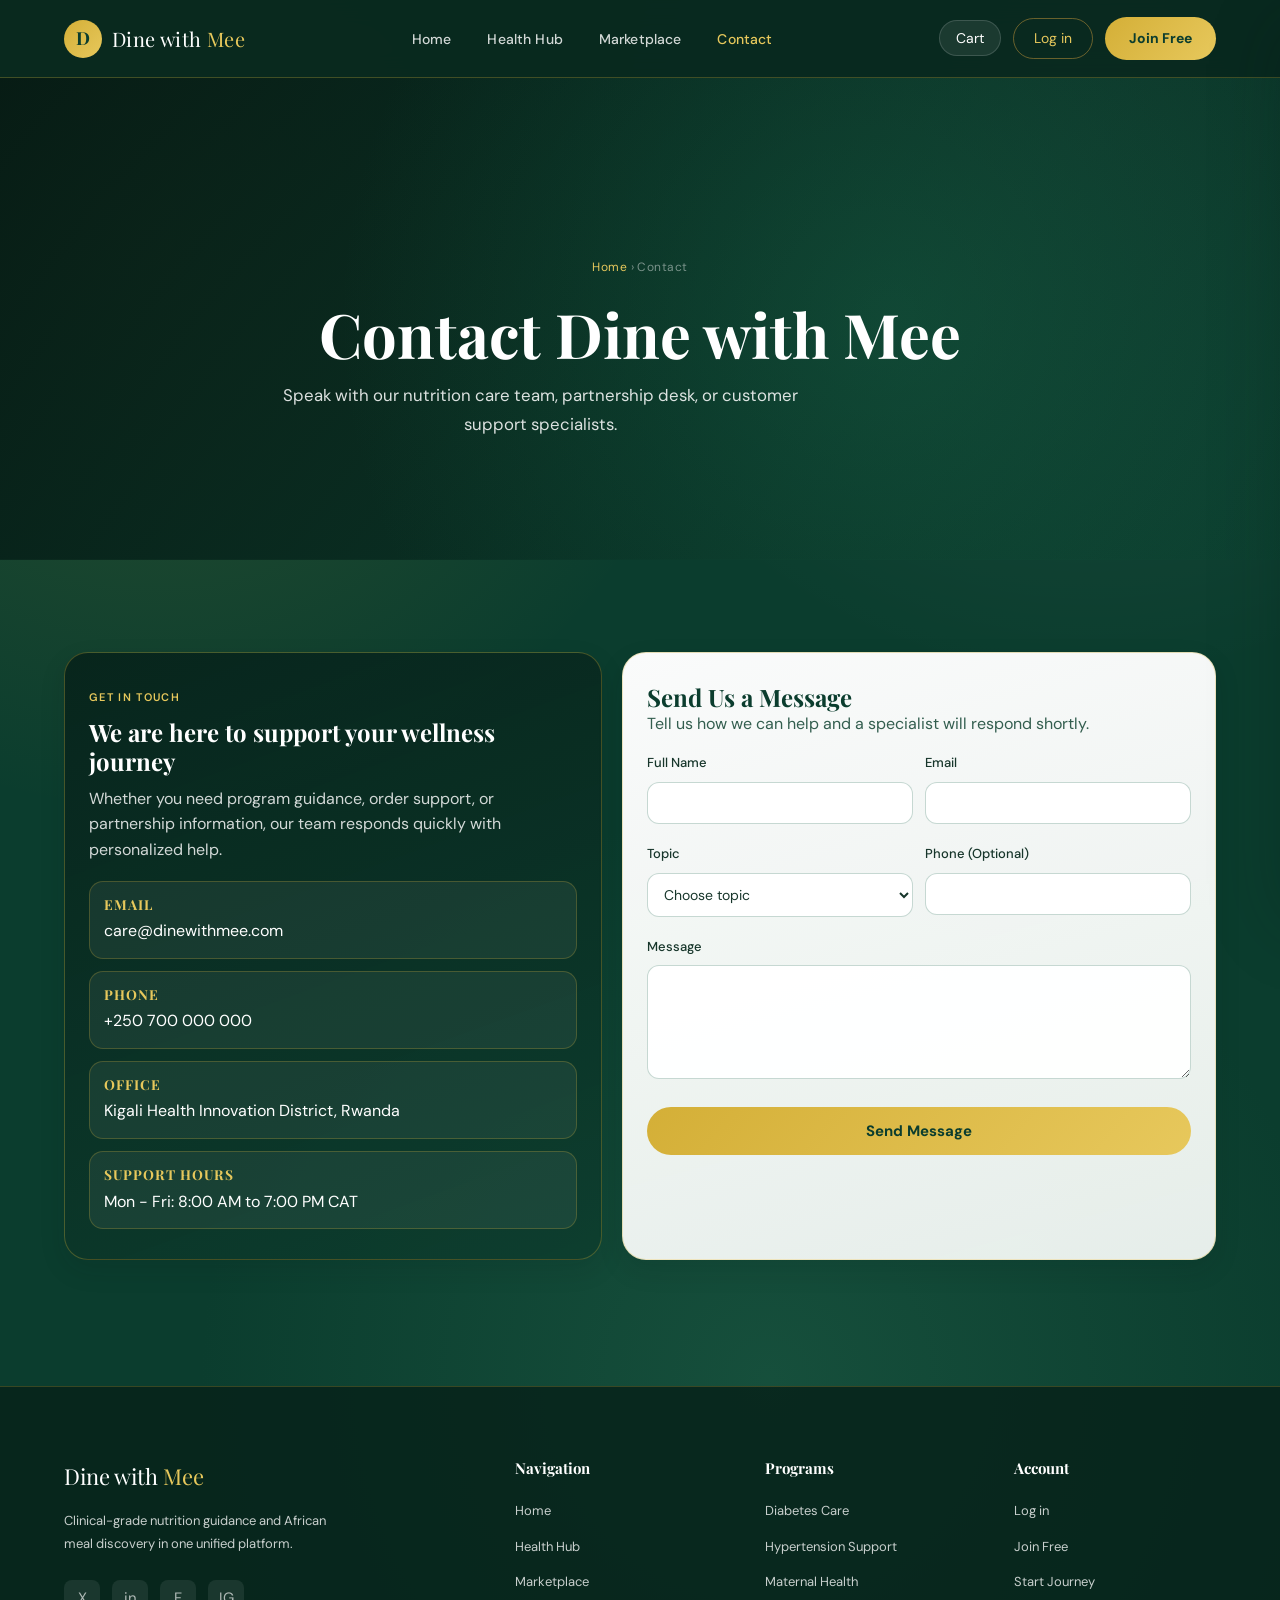
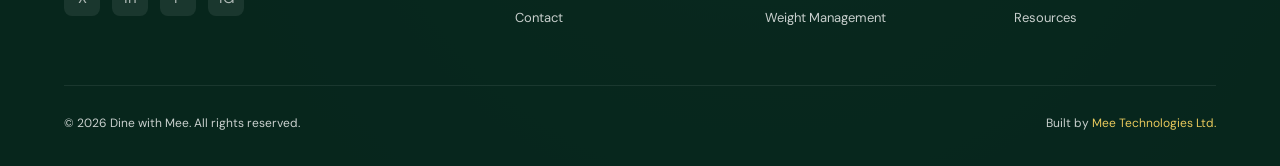
==== commit d81501c5: "updated" ====
--- a/contact.html
+++ b/contact.html
@@ -18,9 +18,7 @@
   <ul class="nav-links" id="nav-links">
     <li><a href="index.html">Home</a></li>
     <li><a href="health.html">Health Hub</a></li>
-    <li><a href="maternal.html">Maternal Care</a></li>
     <li><a href="marketplace.html">Marketplace</a></li>
-    <li><a href="research.html">Nutrition Research</a></li>
     <li><a href="contact.html" class="active">Contact</a></li>
   </ul>
 
@@ -130,12 +128,12 @@
     </div>
 
     <div class="footer-col">
-      <h5>Support</h5>
+      <h5>Navigation</h5>
       <ul>
-        <li><a href="contact.html">Contact</a></li>
-        <li><a href="research.html#faq">FAQ</a></li>
+        <li><a href="index.html">Home</a></li>
         <li><a href="health.html">Health Hub</a></li>
         <li><a href="marketplace.html">Marketplace</a></li>
+        <li><a href="contact.html">Contact</a></li>
       </ul>
     </div>
 
@@ -144,7 +142,7 @@
       <ul>
         <li><a href="health.html#diabetes">Diabetes Care</a></li>
         <li><a href="health.html#hypertension">Hypertension Support</a></li>
-        <li><a href="maternal.html">Maternal Health</a></li>
+        <li><a href="health.html#maternal-care-pathway">Maternal Health</a></li>
         <li><a href="health.html#obesity">Weight Management</a></li>
       </ul>
     </div>
@@ -155,7 +153,7 @@
         <li><a href="login.html">Log in</a></li>
         <li><a href="signup.html">Join Free</a></li>
         <li><a href="index.html#ready-to-heal">Start Journey</a></li>
-        <li><a href="research.html">Resources</a></li>
+        <li><a href="health.html#nutrition-research">Resources</a></li>
       </ul>
     </div>
   </div>
--- a/styles.css
+++ b/styles.css
@@ -1806,7 +1806,60 @@
   .hero-ctas { flex-direction: column; max-width: 280px; }
   .form-card { padding: 32px 24px; }
   .meal-tools { grid-template-columns: 1fr; }
-  .meal-inputs { grid-template-columns: 1fr; }
+  .meal-inputs { grid-template-columns: 1fr; }  .wellness-grid {
+    grid-template-columns: 1fr;
+    gap: 28px;
+  }
+  .program-image-wrapper {
+    height: 220px;
+  }
+  .program-meta {
+    gap: 8px;
+  }
+  .meta-tag,
+  .meta-sub {
+    font-size: 9px;
+    padding: 4px 10px;
+  }
+  .program-item h3 {
+    font-size: 16px;
+    line-height: 1.3;
+  }
+  .nutrition-bar-label {
+    font-size: 8px;
+    margin-bottom: 8px;
+  }
+  .nutrition-bar {
+    gap: 8px;
+    margin-bottom: 12px;
+  }
+  .bar-label {
+    font-size: 10px;
+    min-width: 30px;
+  }
+  .macro-row {
+    gap: 10px;
+  }
+  .macro-item span {
+    font-size: 14px;
+  }
+  .macro-item small {
+    font-size: 9px;
+  }
+  .program-link {
+    font-size: 12px;
+  }
+  .program-stats {
+    grid-template-columns: repeat(2, 1fr);
+    gap: 20px;
+    padding: 30px 20px;
+  }
+  .stat-number {
+    font-size: 28px;
+  }
+  .stat-label {
+    font-size: 10px;
+  }
   .meal-nutrition-filters { grid-template-columns: 1fr; }
   .meal-extra-actions { justify-content: flex-start; }
   .favorites-section-head { flex-direction: column; align-items: flex-start; }
@@ -3465,6 +3518,174 @@
 .recovery-dot.active {
   width: 26px;
   background: var(--gold);
+}
+
+/* Clinical Focus Card Images */
+.clinical-card-image {
+  width: 100%;
+  height: 200px;
+  object-fit: cover;
+  border-radius: 16px 16px 0 0;
+  display: block;
+}
+
+.clinical-card {
+  overflow: hidden;
+  display: flex;
+  flex-direction: column;
+}
+
+/* Clinical Wellness Programs Section */
+.clinical-wellness-programs {
+  background: linear-gradient(135deg, rgba(14, 54, 43, 0.6), rgba(31, 94, 71, 0.4));
+}
+
+.wellness-programs-grid {
+  display: grid;
+  grid-template-columns: repeat(auto-fit, minmax(320px, 1fr));
+  gap: 24px;
+  margin-bottom: 48px;
+}
+
+.wellness-program-card {
+  background: linear-gradient(135deg, rgba(255, 255, 255, 0.96), rgba(255, 255, 255, 0.92));
+  border-radius: 20px;
+  overflow: hidden;
+  box-shadow: var(--shadow-md);
+  transition: transform 0.3s ease, box-shadow 0.3s ease;
+  display: flex;
+  flex-direction: column;
+}
+
+.wellness-program-card:hover {
+  transform: translateY(-8px);
+  box-shadow: var(--shadow-lg);
+}
+
+.program-card-image {
+  width: 100%;
+  height: 200px;
+  object-fit: cover;
+  display: block;
+}
+
+.program-card-content {
+  padding: 28px;
+  display: flex;
+  flex-direction: column;
+  flex: 1;
+}
+
+.program-tags {
+  display: flex;
+  gap: 12px;
+  margin-bottom: 16px;
+  flex-wrap: wrap;
+}
+
+.program-tag-primary {
+  display: inline-block;
+  background: linear-gradient(130deg, var(--gold), var(--gold-light));
+  color: var(--green-deep);
+  font-size: 11px;
+  font-weight: 700;
+  letter-spacing: 0.06em;
+  padding: 6px 12px;
+  border-radius: 20px;
+}
+
+.program-tag-secondary {
+  display: inline-block;
+  background: rgba(14, 61, 46, 0.12);
+  color: var(--text-dark);
+  font-size: 11px;
+  font-weight: 700;
+  letter-spacing: 0.06em;
+  padding: 6px 12px;
+  border-radius: 20px;
+}
+
+.wellness-program-card h3 {
+  color: var(--text-dark);
+  font-size: 18px;
+  font-weight: 700;
+  margin-bottom: 20px;
+  line-height: 1.4;
+}
+
+.nutrition-breakdown {
+  background: rgba(14, 61, 46, 0.08);
+  padding: 16px;
+  border-radius: 12px;
+  margin-bottom: 20px;
+}
+
+.nutrition-label {
+  display: block;
+  color: var(--text-mid);
+  font-size: 12px;
+  font-weight: 700;
+  letter-spacing: 0.05em;
+  margin-bottom: 12px;
+}
+
+.nutrition-percentages {
+  display: grid;
+  grid-template-columns: repeat(3, 1fr);
+  gap: 12px;
+}
+
+.nutrient-item {
+  display: flex;
+  flex-direction: column;
+  align-items: center;
+  gap: 4px;
+}
+
+.nutrient-item span {
+  color: var(--text-mid);
+  font-size: 12px;
+}
+
+.nutrient-item strong {
+  color: var(--text-dark);
+  font-size: 16px;
+  font-weight: 700;
+}
+
+.wellness-program-card .btn-secondary {
+  width: 100%;
+  text-align: center;
+  padding: 12px 16px;
+  margin-top: auto;
+}
+
+.wellness-stats {
+  display: grid;
+  grid-template-columns: repeat(auto-fit, minmax(200px, 1fr));
+  gap: 24px;
+  text-align: center;
+  padding: 40px;
+  background: rgba(255, 255, 255, 0.08);
+  border-radius: 16px;
+  border: 1px solid rgba(212, 175, 55, 0.2);
+}
+
+.stat-item {
+  display: flex;
+  flex-direction: column;
+  gap: 8px;
+}
+
+.stat-item strong {
+  font-size: 32px;
+  color: var(--gold);
+  font-weight: 700;
+}
+
+.stat-item span {
+  color: rgba(255, 255, 255, 0.8);
+  font-size: 14px;
 }
 
 .ready-cta {
@@ -4113,6 +4334,44 @@
   .recovery-control {
     display: none;
   }
+
+  .wellness-programs-grid {
+    grid-template-columns: repeat(auto-fit, minmax(280px, 1fr));
+    gap: 18px;
+  }
+
+  .program-card-content {
+    padding: 20px;
+  }
+
+  .wellness-program-card h3 {
+    font-size: 16px;
+    margin-bottom: 16px;
+  }
+
+  .nutrition-breakdown {
+    padding: 12px;
+    margin-bottom: 16px;
+  }
+
+  .nutrition-label {
+    font-size: 11px;
+    margin-bottom: 10px;
+  }
+
+  .nutrient-item strong {
+    font-size: 14px;
+  }
+
+  .wellness-stats {
+    grid-template-columns: repeat(2, 1fr);
+    gap: 18px;
+    padding: 28px;
+  }
+
+  .stat-item strong {
+    font-size: 26px;
+  }
 }
 
 @media (max-width: 760px) {
@@ -4180,6 +4439,129 @@
 
   .meal-inputs {
     grid-template-columns: 1fr;
+  }  .wellness-grid {
+    grid-template-columns: 1fr;
+    gap: 28px;
+  }
+  .program-image-wrapper {
+    height: 220px;
+  }
+  .program-meta {
+    gap: 8px;
+  }
+  .meta-tag,
+  .meta-sub {
+    font-size: 9px;
+    padding: 4px 10px;
+  }
+  .program-item h3 {
+    font-size: 16px;
+    line-height: 1.3;
+  }
+  .nutrition-bar-label {
+    font-size: 8px;
+    margin-bottom: 8px;
+  }
+  .nutrition-bar {
+    gap: 8px;
+    margin-bottom: 12px;
+  }
+  .bar-label {
+    font-size: 10px;
+    min-width: 30px;
+  }
+  .macro-row {
+    gap: 10px;
+  }
+  .macro-item span {
+    font-size: 14px;
+  }
+  .macro-item small {
+    font-size: 9px;
+  }
+  .program-link {
+    font-size: 12px;
+  }
+  .program-stats {
+    grid-template-columns: repeat(2, 1fr);
+    gap: 20px;
+    padding: 30px 20px;
+  }
+  .stat-number {
+    font-size: 28px;
+  }
+  .stat-label {
+    font-size: 10px;
+  }
+
+  .wellness-programs-grid {
+    grid-template-columns: 1fr;
+    gap: 16px;
+  }
+
+  .program-card-image {
+    height: 160px;
+  }
+
+  .program-card-content {
+    padding: 16px;
+  }
+
+  .program-tags {
+    gap: 8px;
+    margin-bottom: 12px;
+  }
+
+  .program-tag-primary,
+  .program-tag-secondary {
+    font-size: 10px;
+    padding: 5px 10px;
+  }
+
+  .wellness-program-card h3 {
+    font-size: 15px;
+    margin-bottom: 12px;
+  }
+
+  .nutrition-breakdown {
+    padding: 10px;
+    margin-bottom: 12px;
+  }
+
+  .nutrition-label {
+    font-size: 10px;
+    margin-bottom: 8px;
+  }
+
+  .nutrition-percentages {
+    gap: 8px;
+  }
+
+  .nutrient-item span {
+    font-size: 11px;
+  }
+
+  .nutrient-item strong {
+    font-size: 13px;
+  }
+
+  .wellness-program-card .btn-secondary {
+    padding: 10px 12px;
+    font-size: 13px;
+  }
+
+  .wellness-stats {
+    grid-template-columns: repeat(2, 1fr);
+    gap: 12px;
+    padding: 20px;
+  }
+
+  .stat-item strong {
+    font-size: 22px;
+  }
+
+  .stat-item span {
+    font-size: 12px;
   }
 }
 
@@ -4519,4 +4901,6 @@
   .signup-progress {
     grid-template-columns: 1fr;
   }
-}+}
+
+
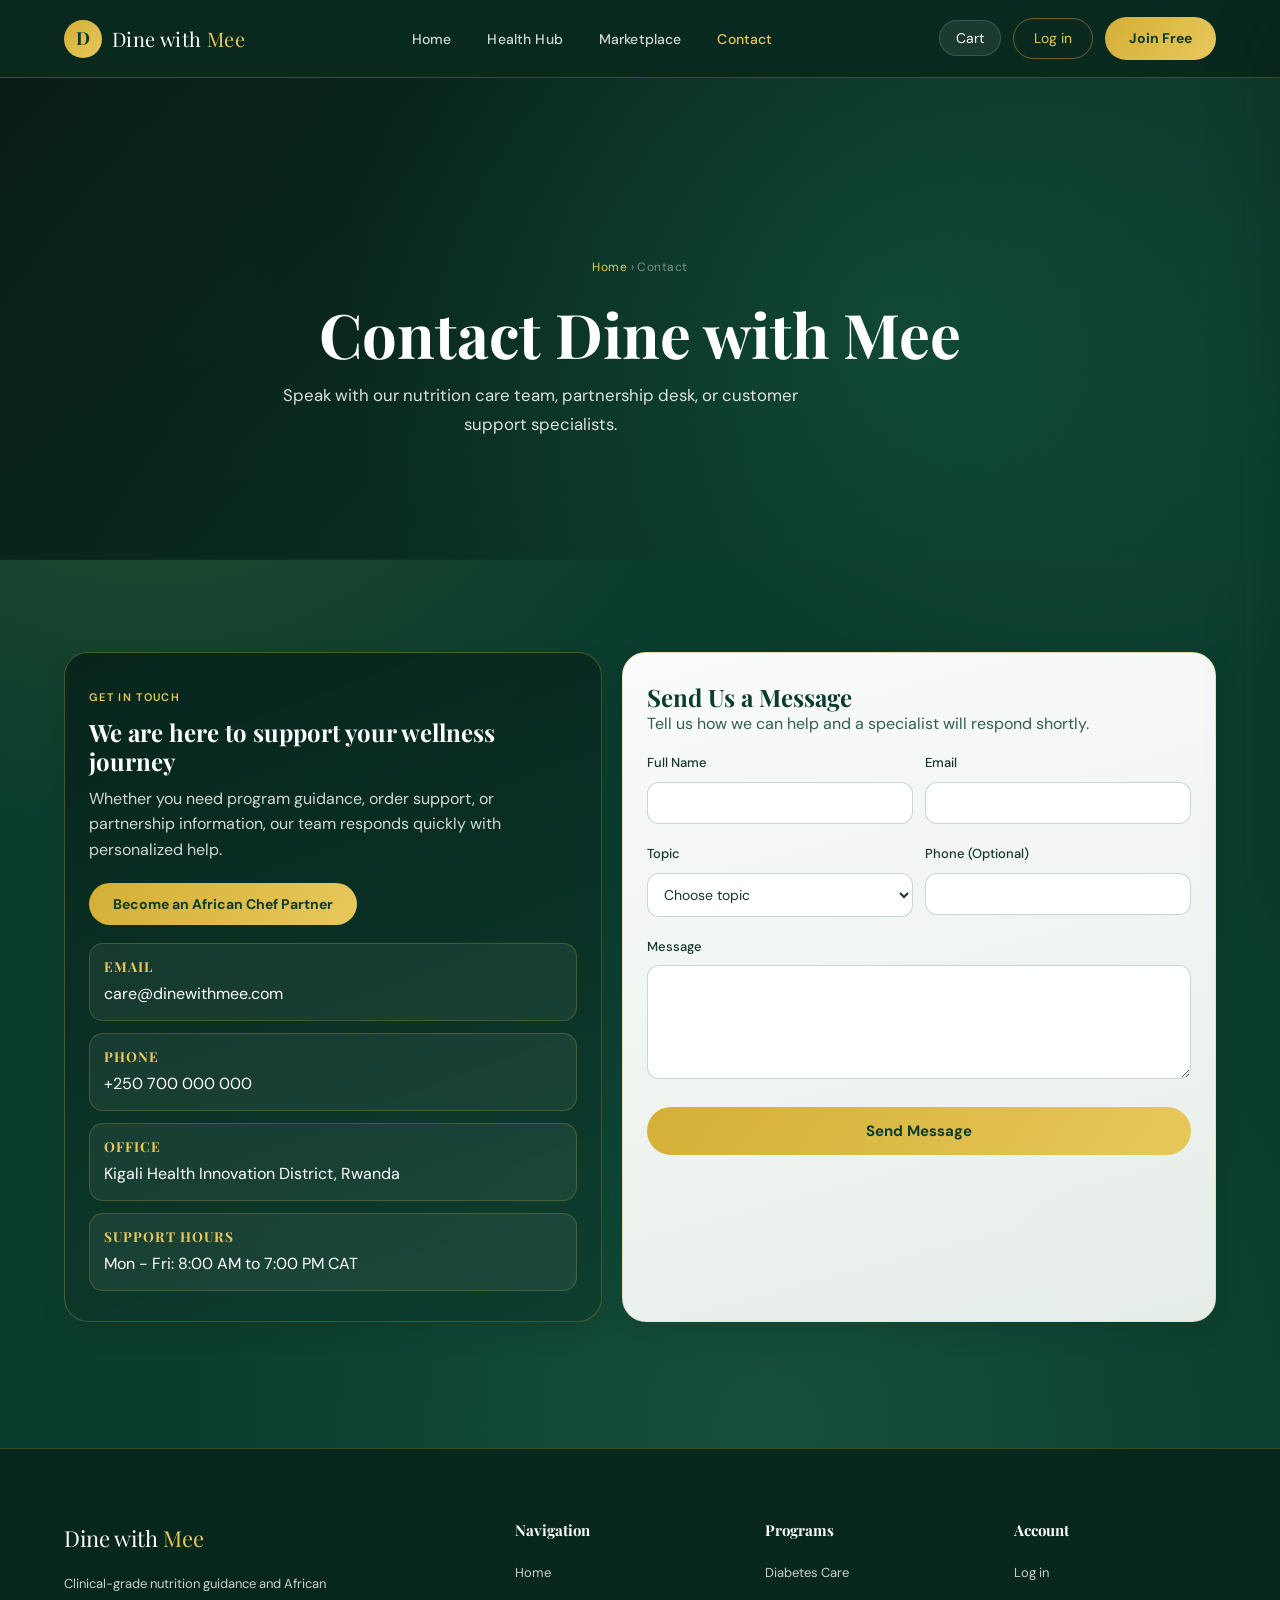
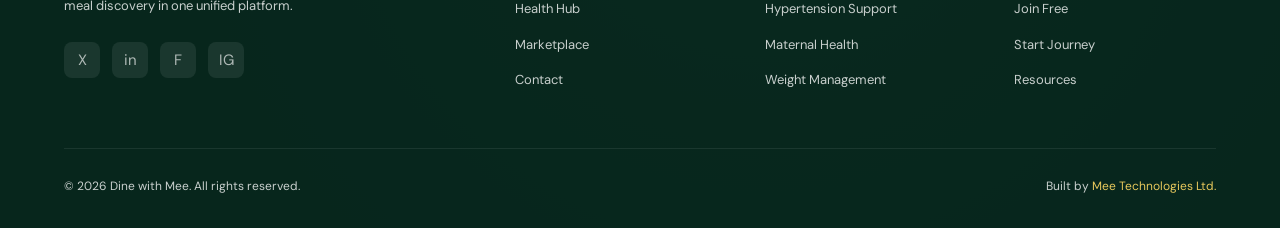
==== commit 57e6fb79: "chef_partner" ====
--- a/contact.html
+++ b/contact.html
@@ -49,6 +49,9 @@
       <span class="section-tag">Get in Touch</span>
       <h2>We are here to support your wellness journey</h2>
       <p>Whether you need program guidance, order support, or partnership information, our team responds quickly with personalized help.</p>
+      <div class="contact-partner-cta">
+        <a href="chef-partner.html" class="btn-primary">Become an African Chef Partner</a>
+      </div>
 
       <div class="contact-info-list">
         <div class="contact-info-item">
--- a/styles.css
+++ b/styles.css
@@ -2089,8 +2089,6 @@
   gap: 12px;
 }
 
-.micro-item {}
-
 .micro-header {
   display: flex;
   align-items: center;
@@ -4903,4 +4901,267 @@
   }
 }
 
-
+/* ============ CHEF PARTNER PAGE ============ */
+.chef-partner-hero {
+  background:
+    linear-gradient(120deg, rgba(13,59,43,0.9), rgba(20,90,62,0.82)),
+    url('https://images.unsplash.com/photo-1556911220-bff31c812dba?auto=format&fit=crop&w=1800&q=80') center/cover no-repeat;
+}
+
+.chef-partner-hero::before {
+  background: linear-gradient(120deg, rgba(13,59,43,0.55), rgba(201,151,58,0.12));
+}
+
+.chef-hero-actions {
+  margin-top: 22px;
+  display: flex;
+  gap: 12px;
+  flex-wrap: wrap;
+}
+
+.chef-partner-intro {
+  background: linear-gradient(180deg, rgba(232,245,239,0.66) 0%, rgba(255,255,255,1) 100%);
+}
+
+.chef-partner-split {
+  display: grid;
+  grid-template-columns: 1.2fr 1fr;
+  gap: 22px;
+}
+
+.chef-partner-card {
+  background: var(--white);
+  border: 1px solid rgba(13,59,43,0.12);
+  border-radius: var(--radius-md);
+  padding: 26px;
+  box-shadow: var(--shadow-sm);
+}
+
+.chef-partner-card h3 {
+  color: var(--green-deep);
+  margin-bottom: 16px;
+  font-size: 1.35rem;
+}
+
+.chef-checklist {
+  display: grid;
+  gap: 12px;
+}
+
+.chef-checklist li {
+  position: relative;
+  padding-left: 20px;
+  color: var(--text-mid);
+  font-size: 14px;
+  line-height: 1.65;
+}
+
+.chef-checklist li::before {
+  content: '';
+  position: absolute;
+  left: 0;
+  top: 9px;
+  width: 7px;
+  height: 7px;
+  border-radius: 50%;
+  background: var(--green-light);
+}
+
+.chef-metrics-card {
+  background: linear-gradient(160deg, var(--green-deep), #0a2e21);
+  border-color: rgba(201,151,58,0.25);
+}
+
+.chef-metrics-card h3 {
+  color: var(--gold-light);
+}
+
+.chef-metrics-grid {
+  display: grid;
+  grid-template-columns: repeat(2, minmax(0, 1fr));
+  gap: 14px;
+}
+
+.chef-metric {
+  background: rgba(255,255,255,0.06);
+  border: 1px solid rgba(201,151,58,0.2);
+  border-radius: var(--radius-sm);
+  padding: 14px;
+}
+
+.chef-metric strong {
+  display: block;
+  color: var(--gold-light);
+  font-family: 'Playfair Display', serif;
+  font-size: 1.35rem;
+  margin-bottom: 4px;
+}
+
+.chef-metric span {
+  color: rgba(255,255,255,0.8);
+  font-size: 12px;
+  line-height: 1.4;
+}
+
+.chef-benefits-grid {
+  display: grid;
+  grid-template-columns: repeat(4, minmax(0, 1fr));
+  gap: 16px;
+}
+
+.chef-benefit-card {
+  background: var(--white);
+  border: 1px solid rgba(13,59,43,0.1);
+  border-radius: var(--radius-md);
+  padding: 22px;
+  box-shadow: var(--shadow-sm);
+}
+
+.chef-benefit-card h3 {
+  color: var(--green-deep);
+  margin-bottom: 8px;
+  font-size: 1.2rem;
+}
+
+.chef-benefit-card p {
+  color: var(--text-mid);
+  font-size: 14px;
+}
+
+.chef-process-section {
+  background: linear-gradient(180deg, rgba(251,243,227,0.45) 0%, rgba(255,255,255,1) 100%);
+}
+
+.chef-process-grid {
+  display: grid;
+  grid-template-columns: repeat(4, minmax(0, 1fr));
+  gap: 16px;
+}
+
+.chef-step-card {
+  position: relative;
+  background: var(--white);
+  border: 1px solid rgba(13,59,43,0.12);
+  border-radius: var(--radius-md);
+  padding: 22px;
+  box-shadow: var(--shadow-sm);
+}
+
+.chef-step-num {
+  display: inline-flex;
+  align-items: center;
+  justify-content: center;
+  width: 34px;
+  height: 34px;
+  border-radius: 50%;
+  background: rgba(201,151,58,0.2);
+  color: var(--green-deep);
+  font-weight: 700;
+  margin-bottom: 10px;
+}
+
+.chef-step-card h3 {
+  color: var(--green-deep);
+  margin-bottom: 6px;
+  font-size: 1.15rem;
+}
+
+.chef-step-card p {
+  color: var(--text-mid);
+  font-size: 14px;
+}
+
+.chef-application-grid {
+  align-items: stretch;
+}
+
+.chef-requirements-card {
+  background: linear-gradient(170deg, var(--green-deep), #0a2d20);
+}
+
+.chef-requirements-card h2,
+.chef-requirements-card p,
+.chef-requirements-card .chef-checklist li,
+.chef-requirements-card .chef-form-note,
+.chef-requirements-card .chef-form-note a {
+  color: rgba(255,255,255,0.9);
+}
+
+.chef-requirements-card .section-tag {
+  color: var(--gold-light);
+}
+
+.chef-form-card {
+  border: 1px solid rgba(13,59,43,0.12);
+}
+
+.chef-checkbox-grid {
+  display: grid;
+  grid-template-columns: repeat(2, minmax(0, 1fr));
+  gap: 10px;
+}
+
+.chef-checkbox-chip {
+  display: flex;
+  align-items: flex-start;
+  gap: 10px;
+  background: var(--off-white);
+  border: 1px solid rgba(13,59,43,0.14);
+  border-radius: var(--radius-sm);
+  padding: 10px 12px;
+  font-size: 13px;
+  color: var(--text-mid);
+  line-height: 1.45;
+}
+
+.chef-checkbox-chip input {
+  margin-top: 3px;
+  accent-color: var(--green-mid);
+}
+
+.chef-consent .chef-checkbox-chip {
+  background: var(--green-pale);
+}
+
+.chef-form-note {
+  margin-top: 14px;
+  color: var(--text-mid);
+  font-size: 13px;
+}
+
+.contact-partner-cta {
+  margin: 20px 0 6px;
+}
+
+@media (max-width: 1100px) {
+  .chef-benefits-grid,
+  .chef-process-grid {
+    grid-template-columns: repeat(2, minmax(0, 1fr));
+  }
+}
+
+@media (max-width: 900px) {
+  .chef-partner-split {
+    grid-template-columns: 1fr;
+  }
+
+  .chef-metrics-grid {
+    grid-template-columns: 1fr 1fr;
+  }
+}
+
+@media (max-width: 768px) {
+  .chef-hero-actions {
+    flex-direction: column;
+    align-items: flex-start;
+  }
+
+  .chef-benefits-grid,
+  .chef-process-grid,
+  .chef-checkbox-grid,
+  .chef-metrics-grid {
+    grid-template-columns: 1fr;
+  }
+}
+
+
